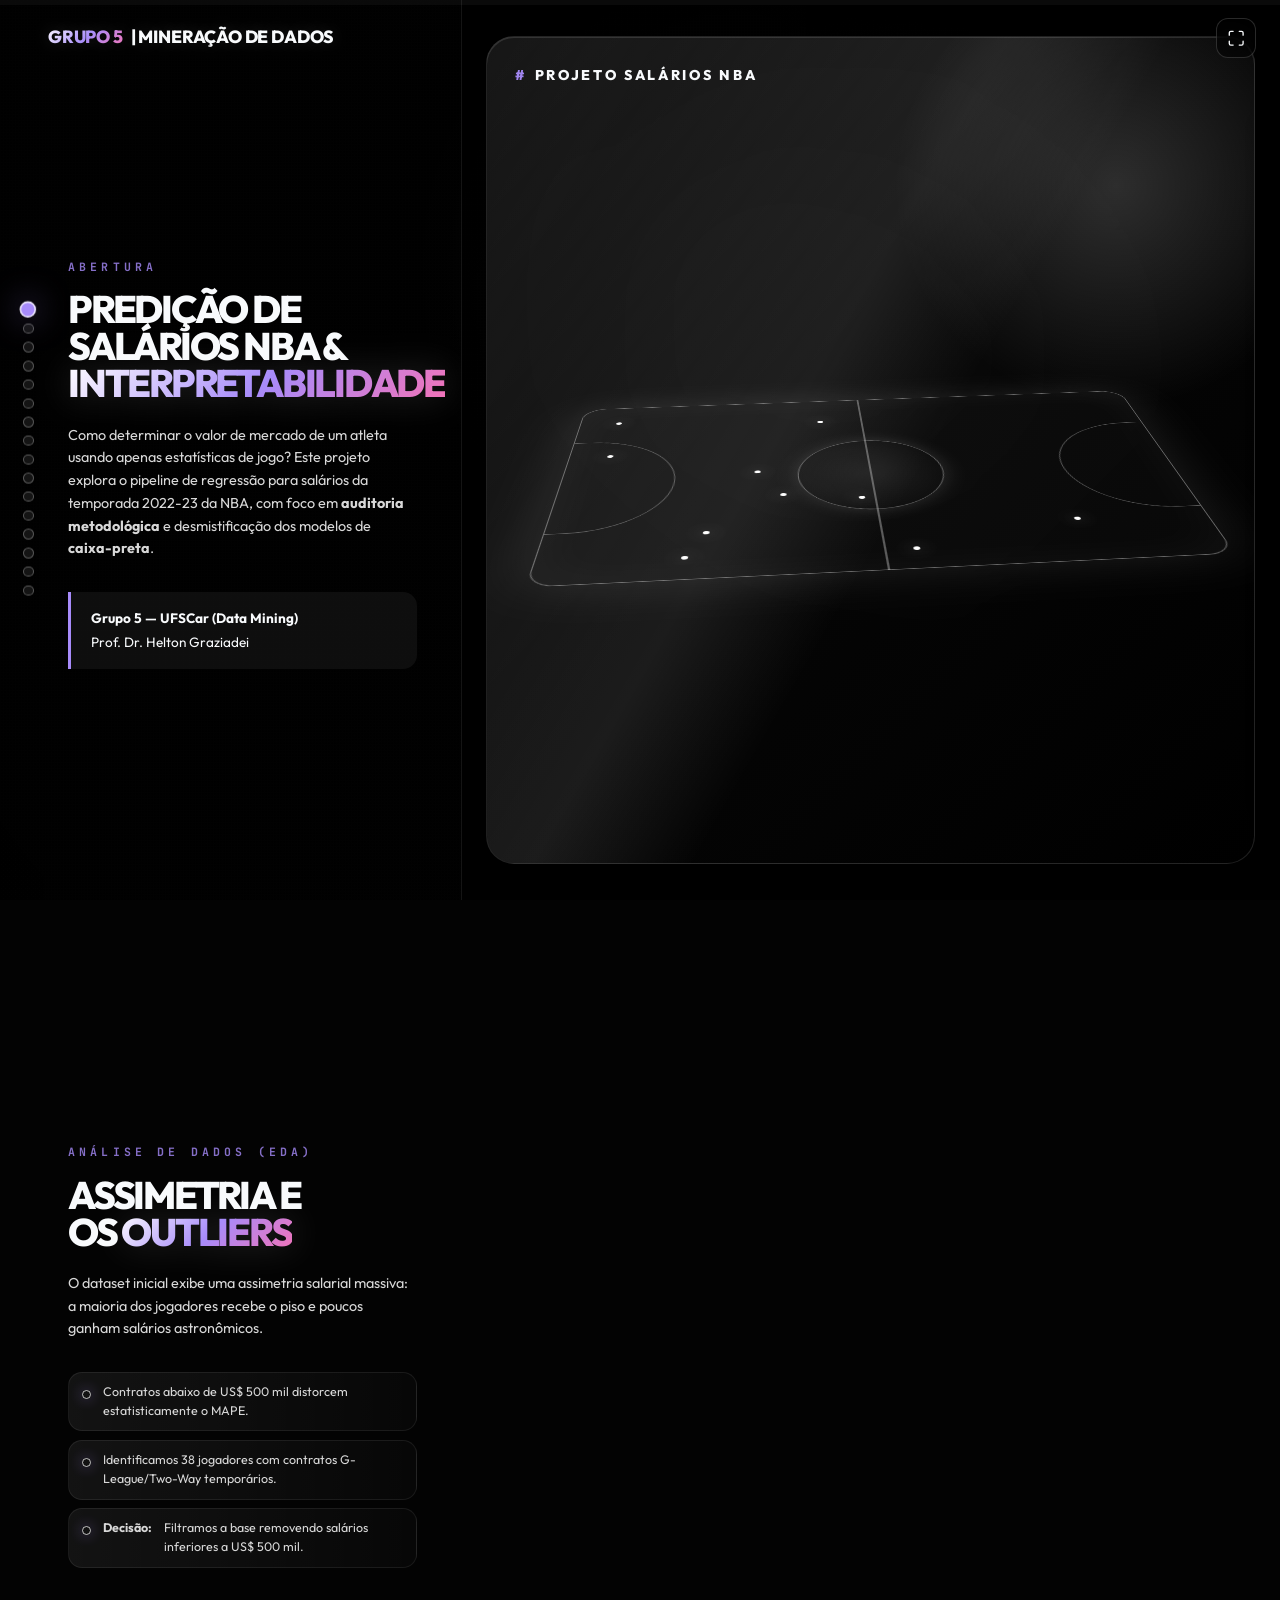
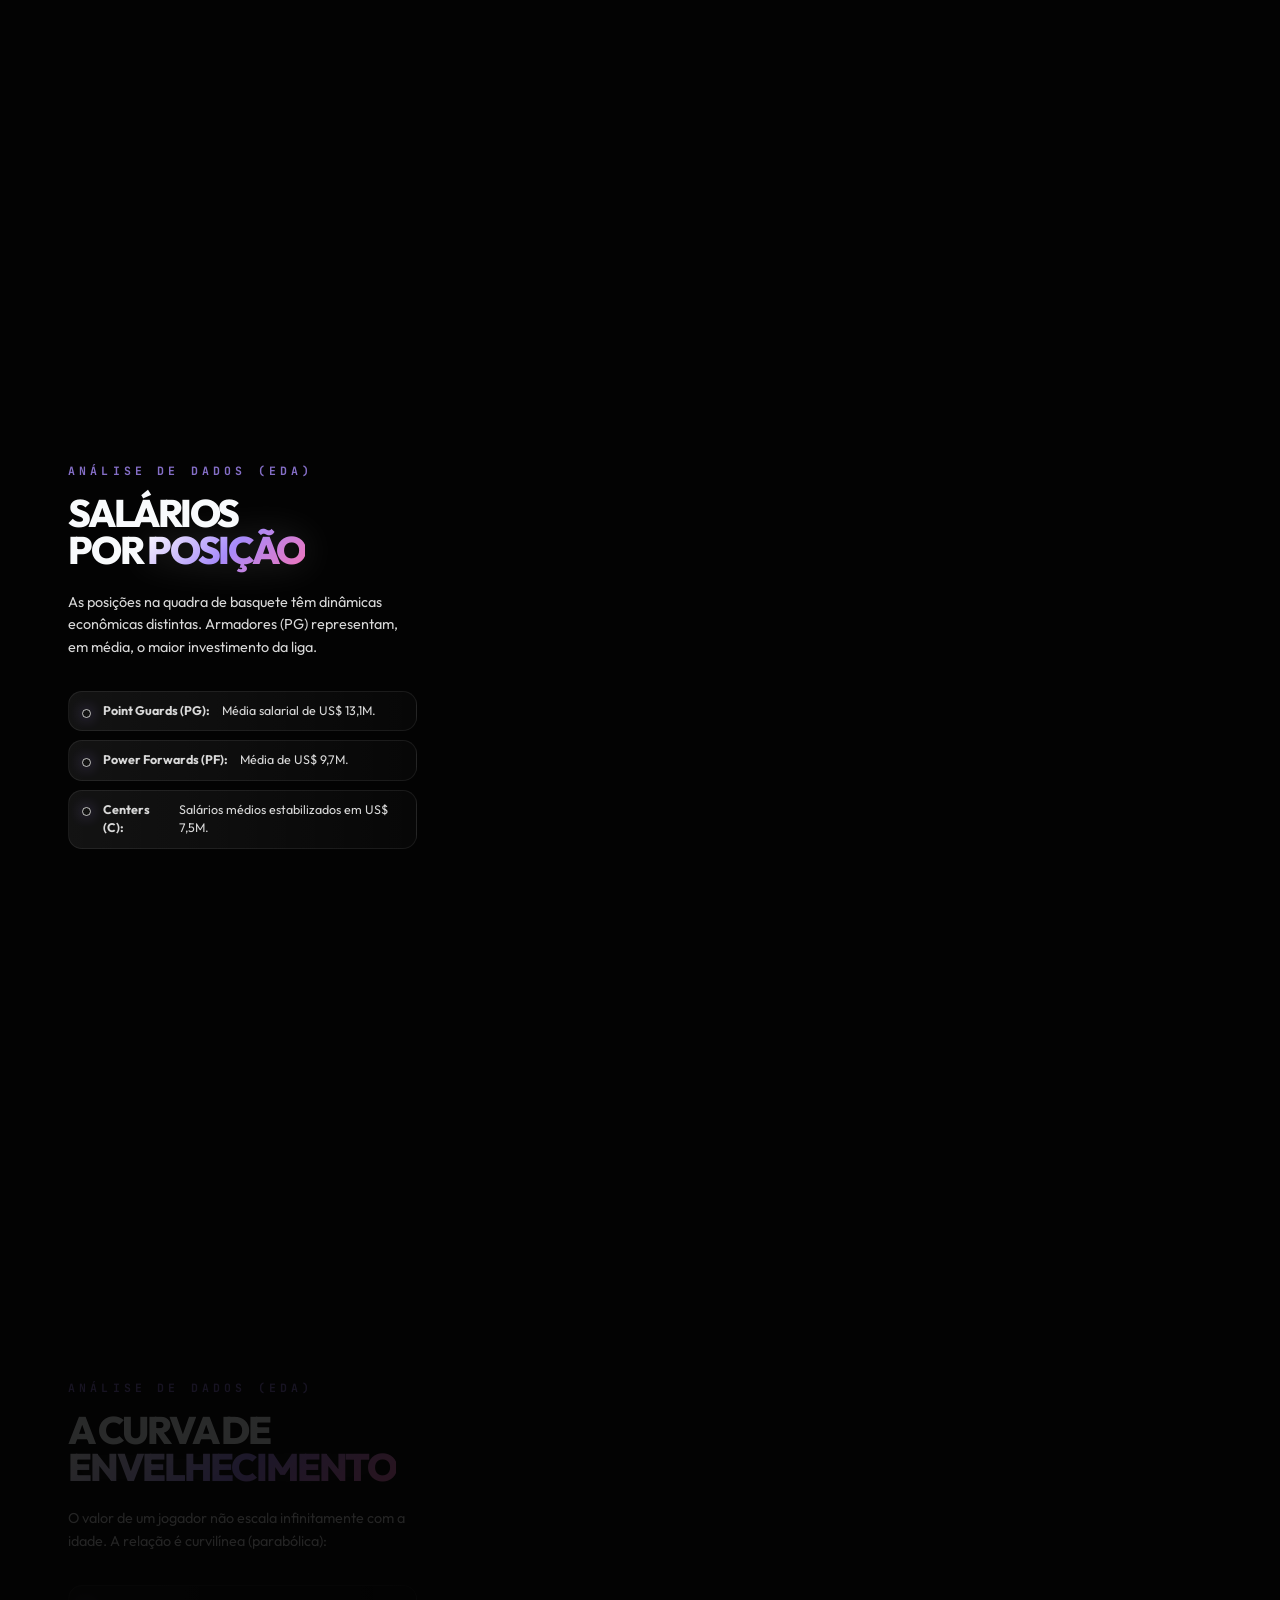
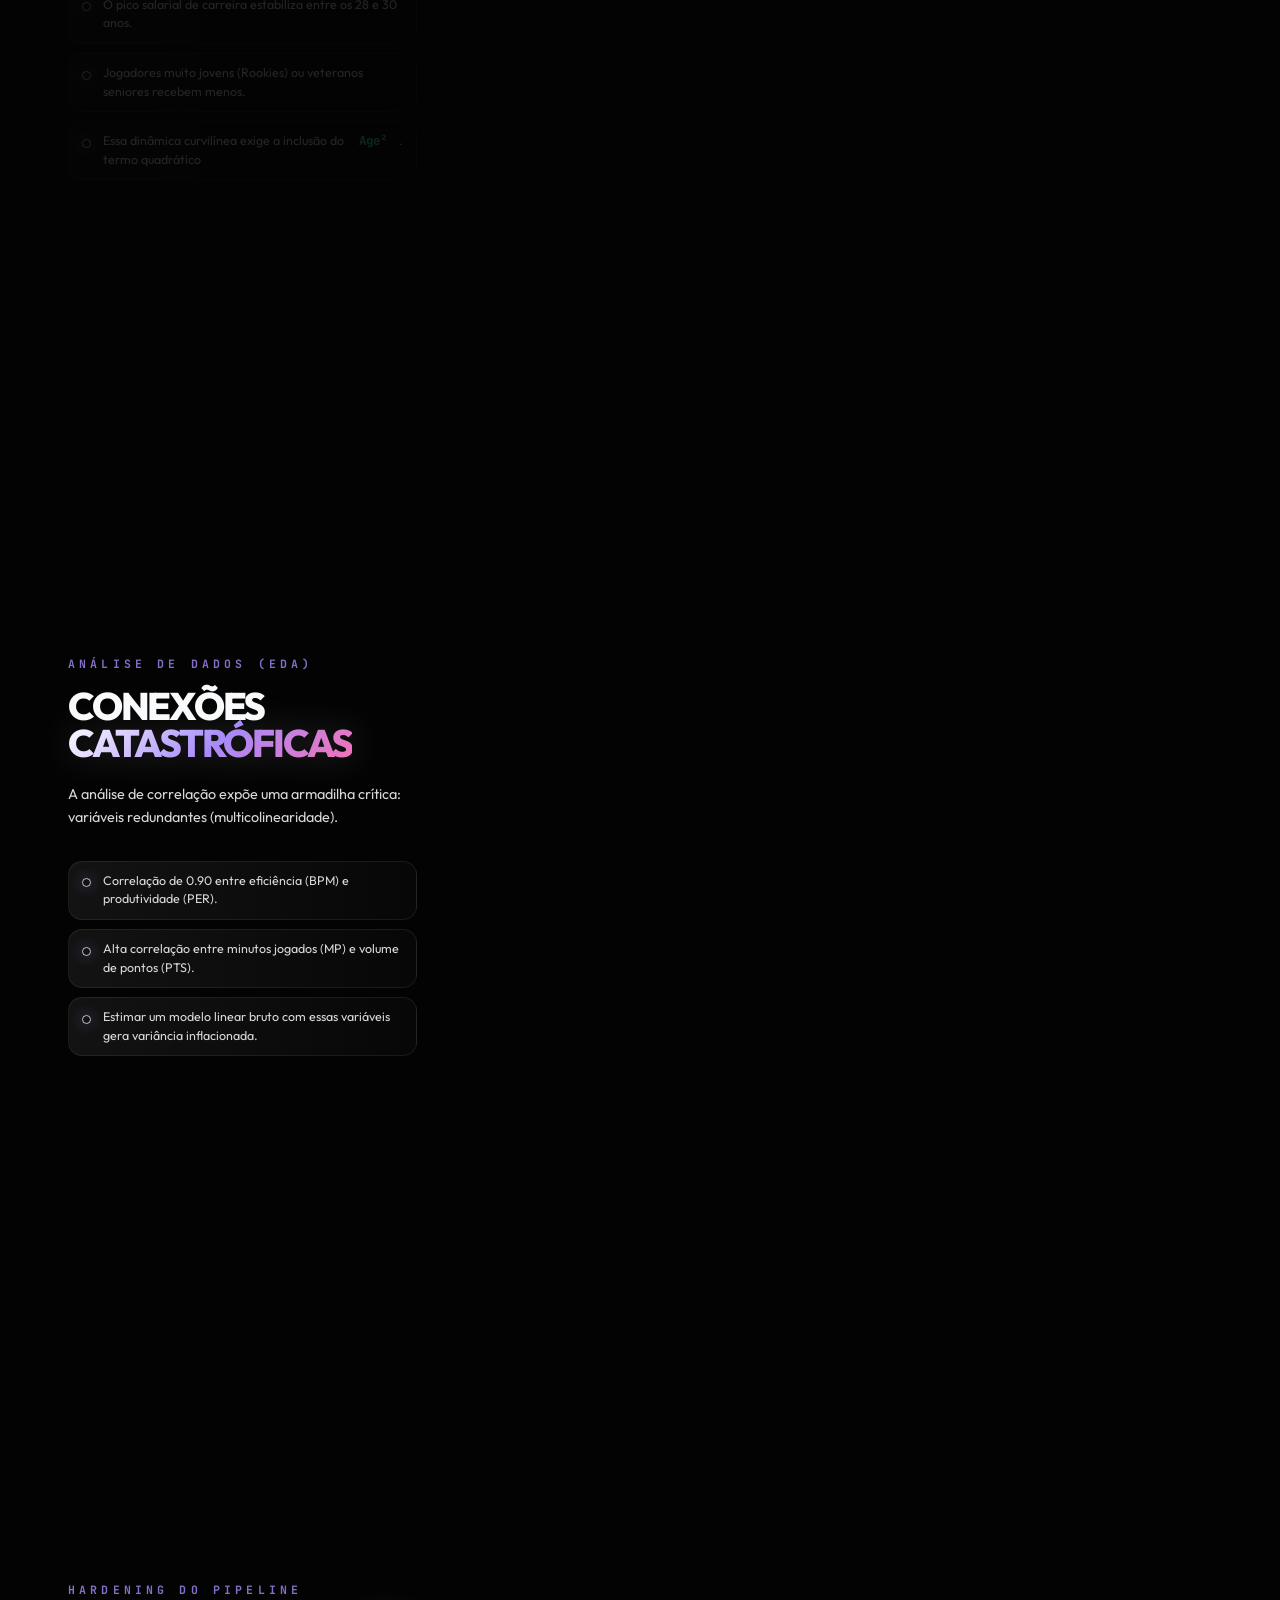
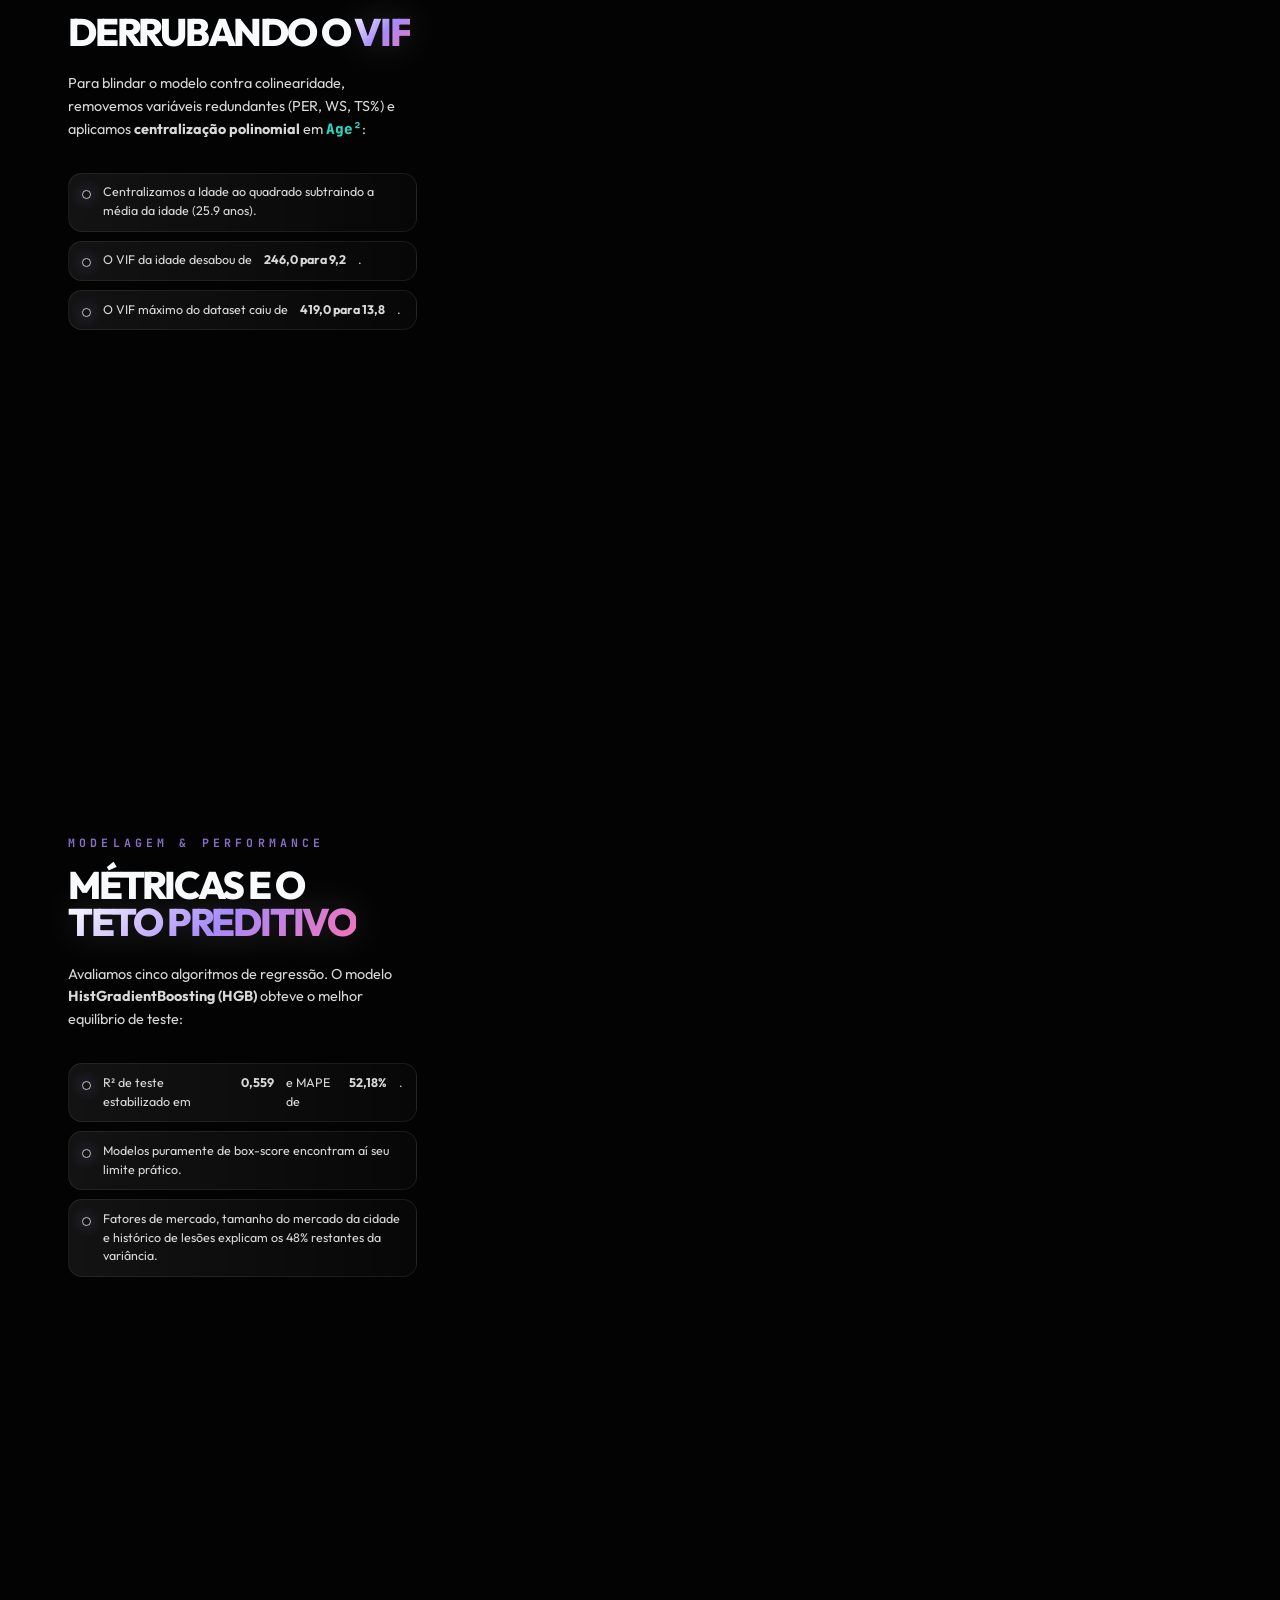
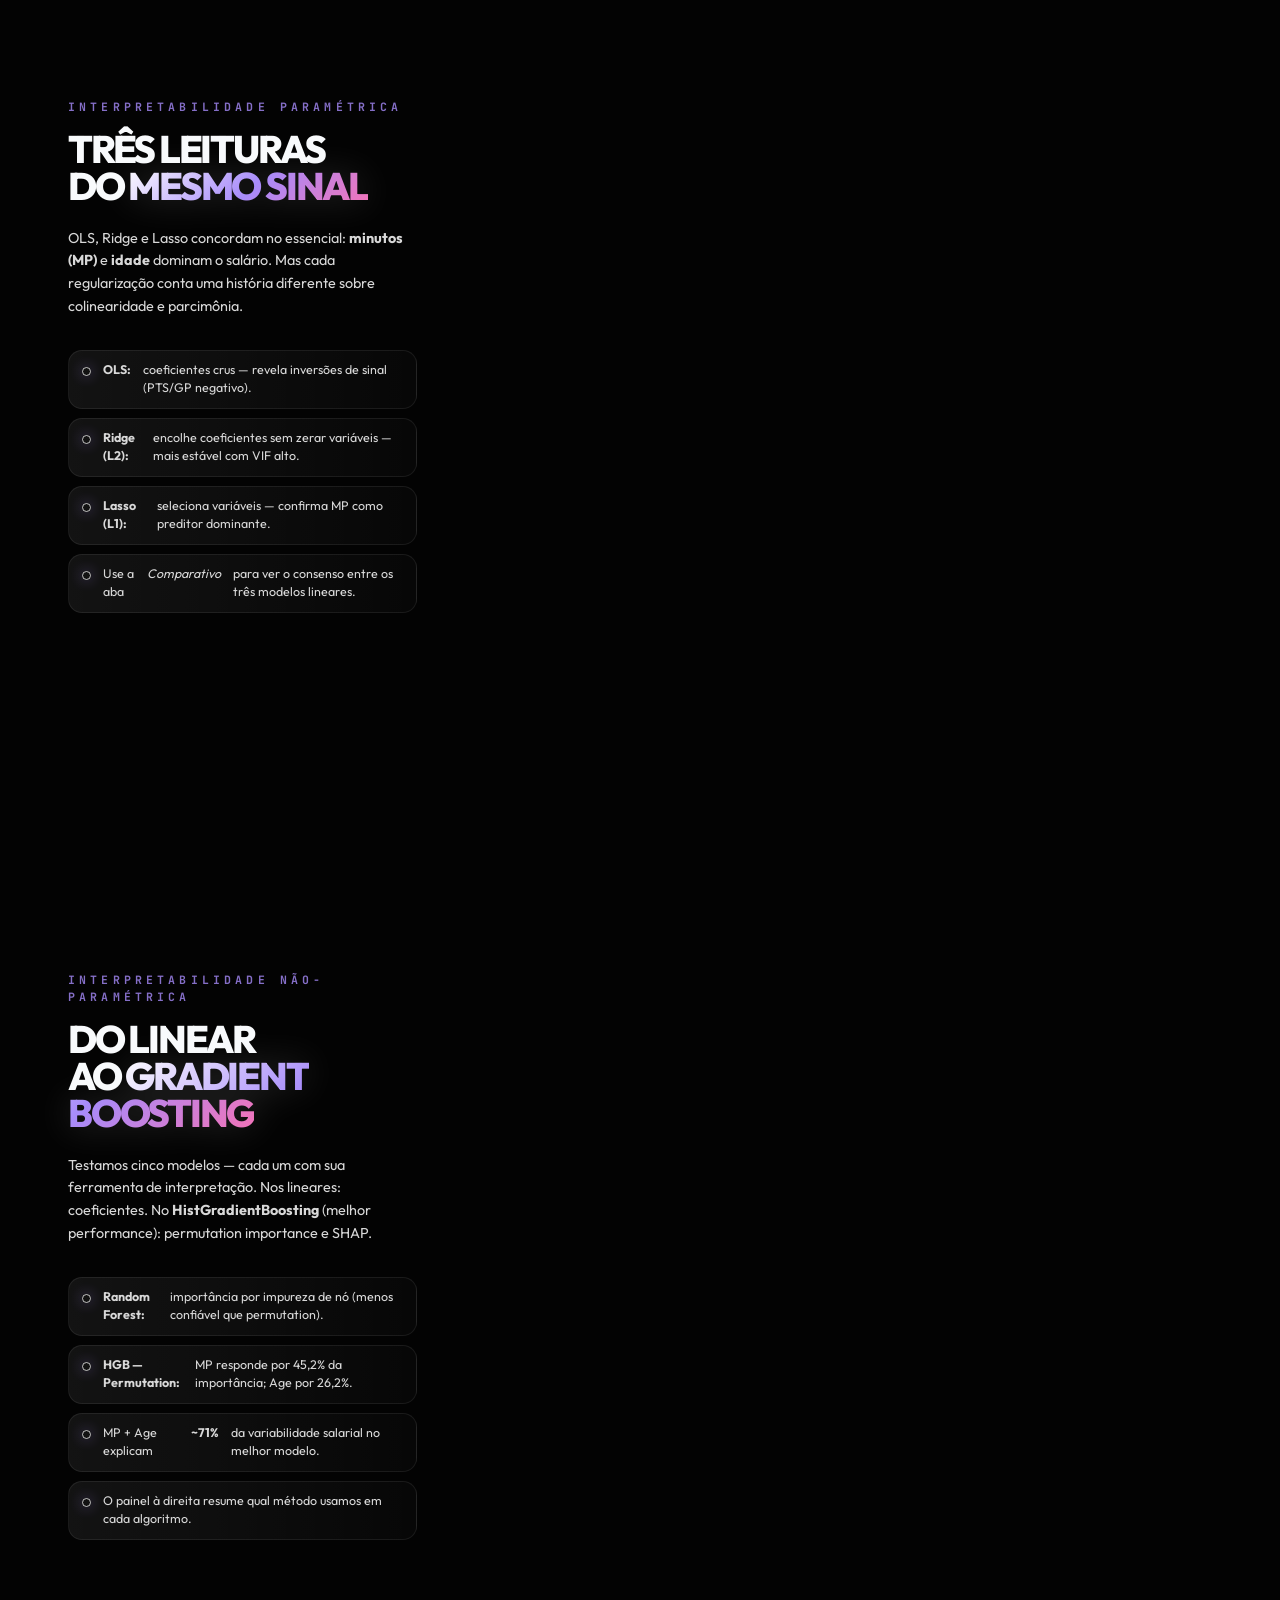
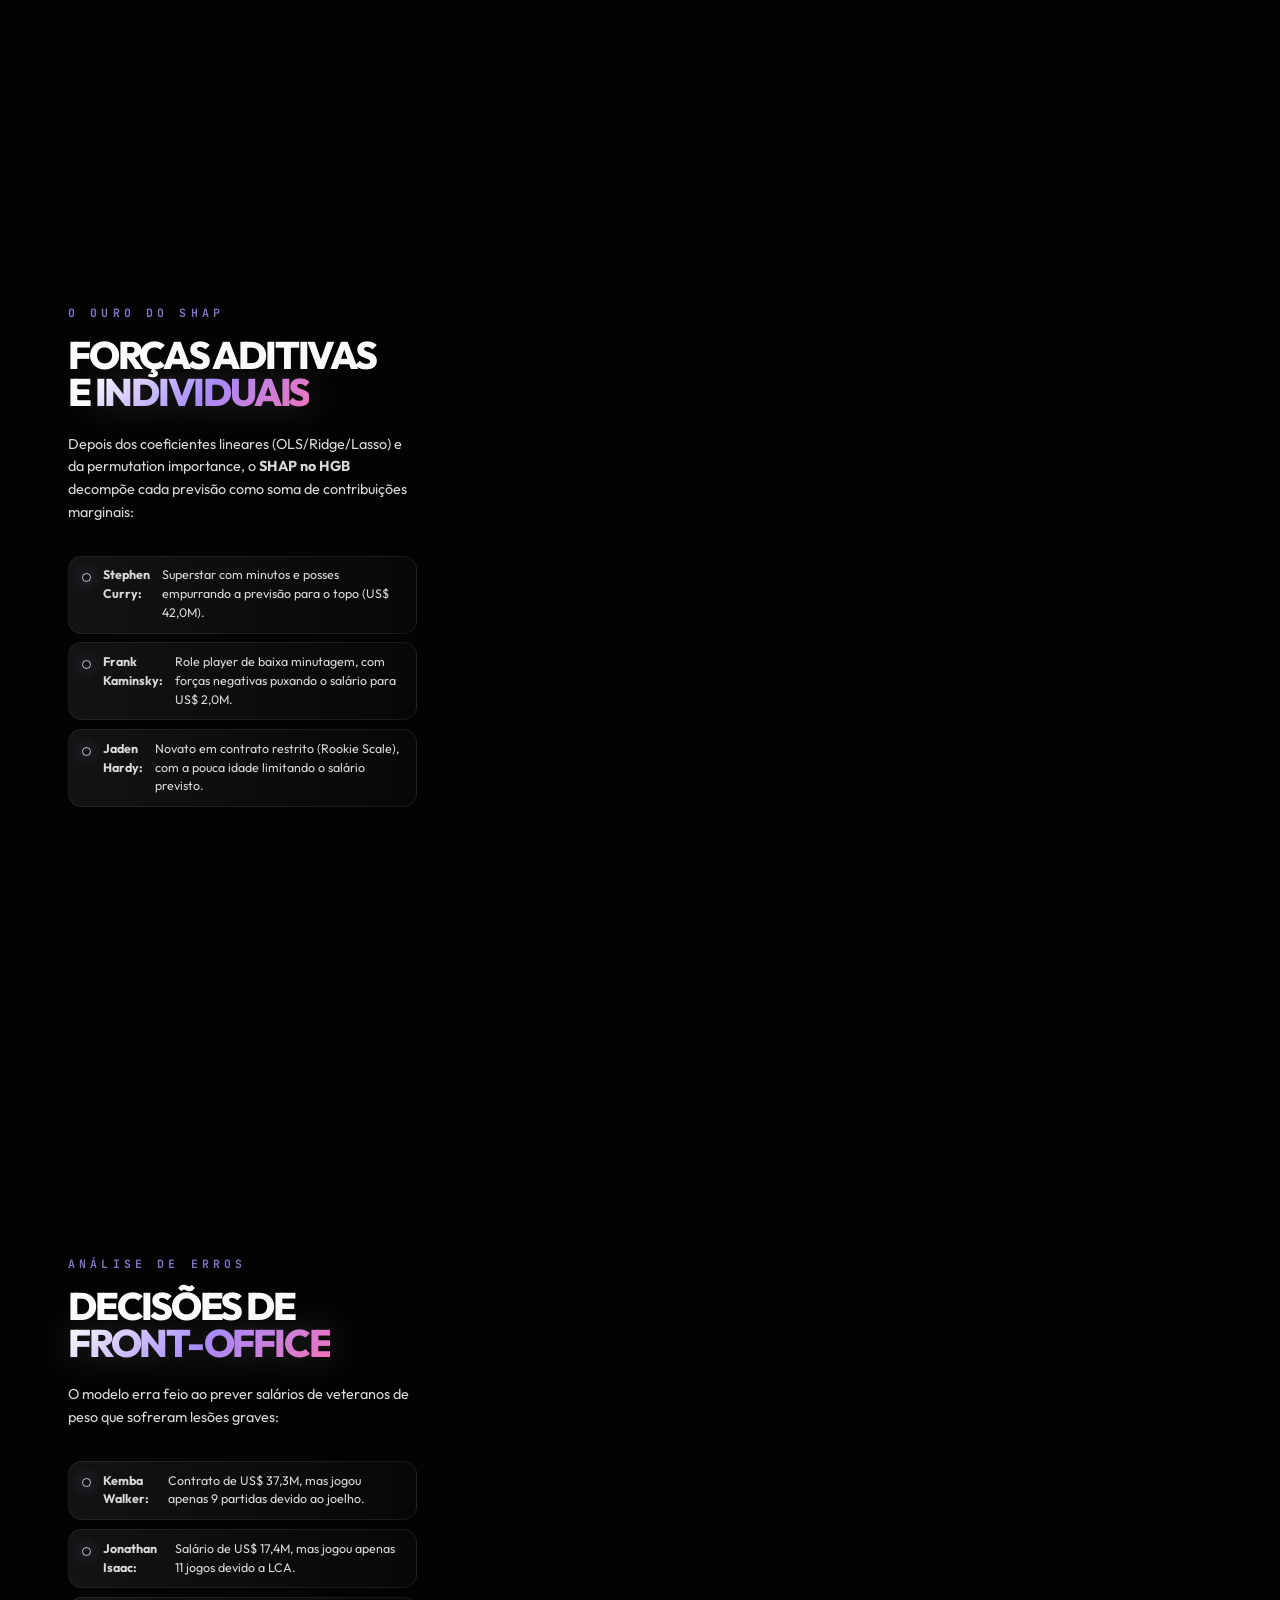
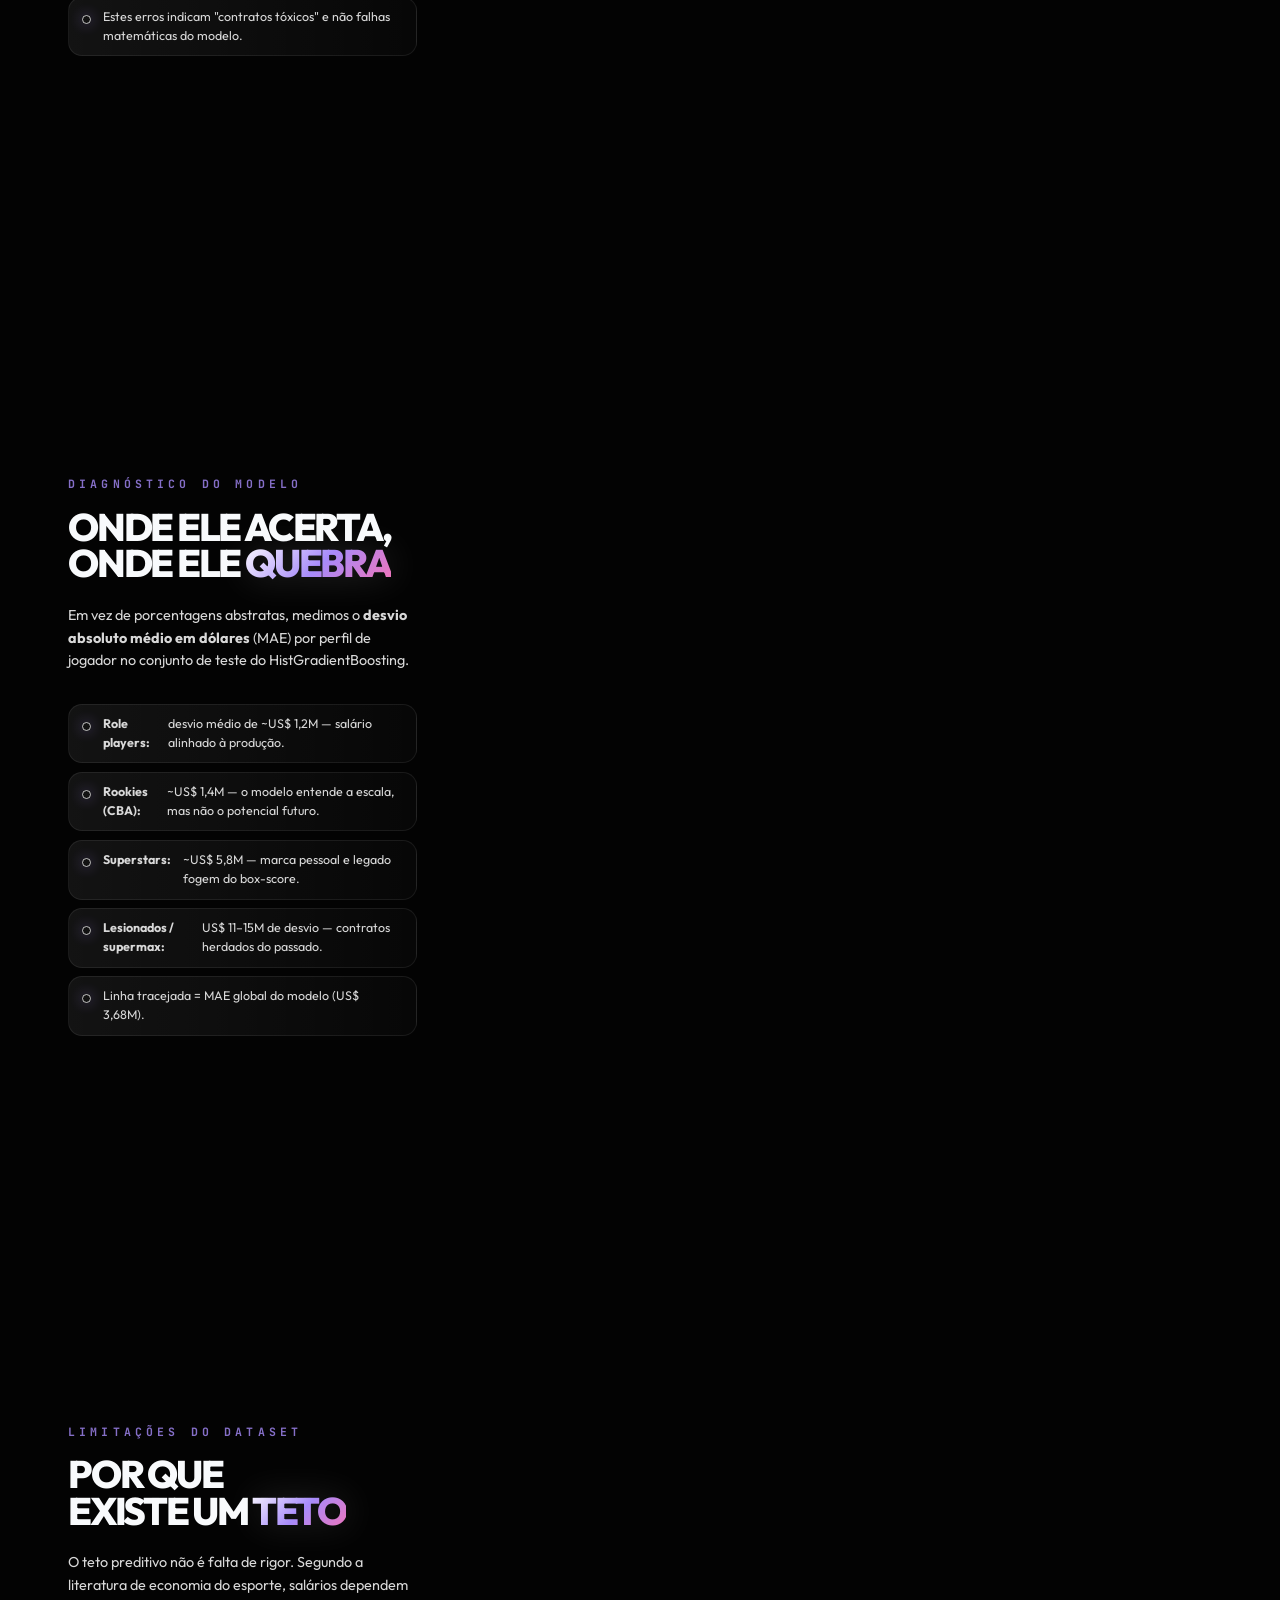
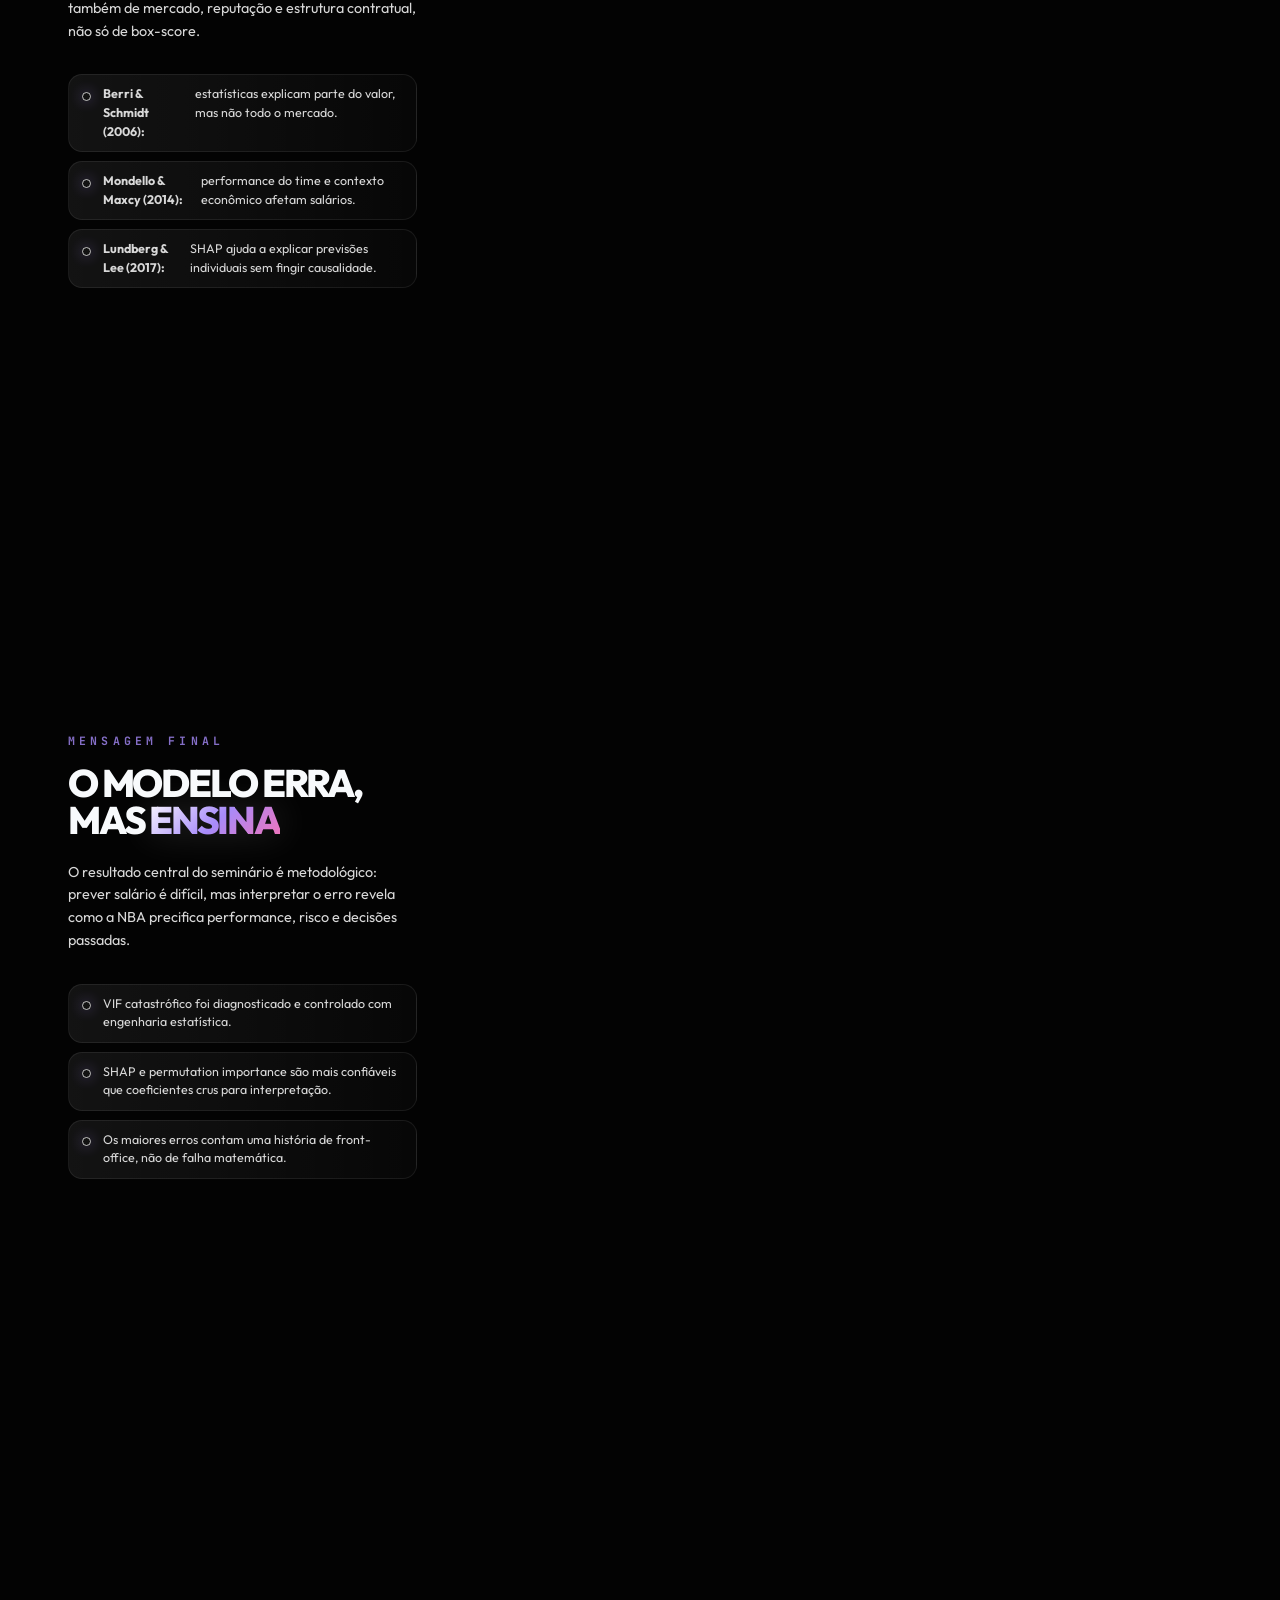
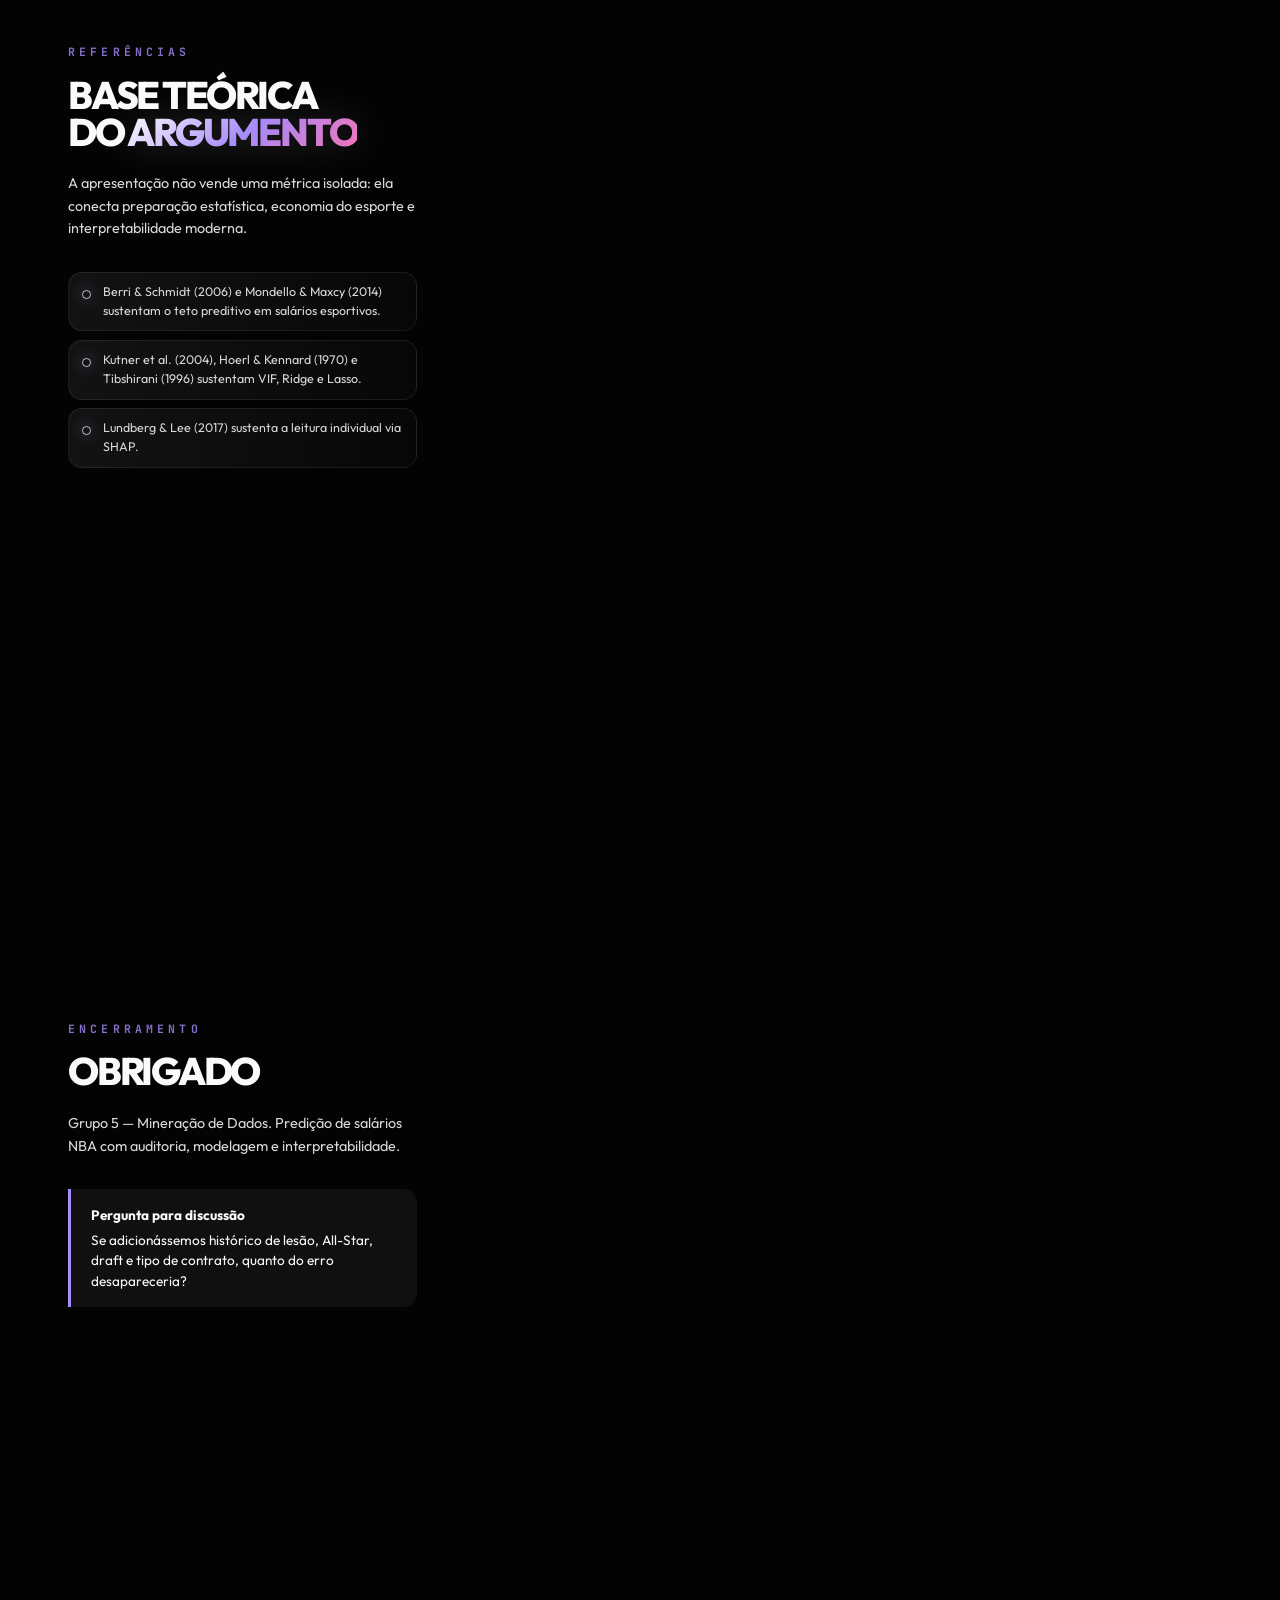
==== apresentacao/source.html @ 5c78c8d0 "feat(apresentacao): index.html autocontido para abrir offline O index.html agora embute CSS, JS e ví" ====
<!DOCTYPE html>
<html lang="pt-BR">
<head>
    <meta charset="UTF-8">
    <meta name="viewport" content="width=device-width, initial-scale=1.0">
    <title>Interpretabilidade de Modelos: Regressão NBA — Grupo 5</title>
    <link rel="stylesheet" href="css/base.css">
    <link rel="stylesheet" href="css/slides.css">
    <link rel="stylesheet" href="css/animations.css">
</head>
<body>

    <!-- Cinematic background video loop -->
    <div class="bg-video-container">
        <video autoplay loop muted playsinline id="bgVideo">
            <source src="assets/grok-video-39b77359-8f5b-4680-a080-ce5c86bd859f.mp4" type="video/mp4">
        </video>
        <div class="bg-video-fallback-gradient"></div>
        <div class="bg-video-vignette"></div>
        <div class="bg-video-grain"></div>
    </div>

    <!-- Progress Tracker -->
    <div class="nav-header">
        <div class="nav-progress" id="progressBar"></div>
    </div>

    <!-- Fixed Header Branding -->
    <div class="fixed-logo">
        <span>GRUPO 5</span> | Mineração de Dados
    </div>

    <button type="button" class="fullscreen-btn" id="fullscreenBtn" aria-label="Entrar em tela cheia" title="Tela cheia">
        <svg class="fullscreen-icon fullscreen-icon-enter" viewBox="0 0 24 24" aria-hidden="true">
            <path d="M8 3H5a2 2 0 0 0-2 2v3m18 0V5a2 2 0 0 0-2-2h-3m0 18h3a2 2 0 0 0 2-2v-3M3 16v3a2 2 0 0 0 2 2h3" fill="none" stroke="currentColor" stroke-width="1.75" stroke-linecap="round" stroke-linejoin="round"/>
        </svg>
        <svg class="fullscreen-icon fullscreen-icon-exit" viewBox="0 0 24 24" aria-hidden="true">
            <path d="M4 14h6m0 0v6m0-6L3 21M20 10h-6m0 0V4m0 6l7-7M14 4h6m-6 0v6M4 20v-6m0 6h6" fill="none" stroke="currentColor" stroke-width="1.75" stroke-linecap="round" stroke-linejoin="round"/>
        </svg>
    </button>

    <!-- Scroll Chapter Navigator -->
    <nav class="scroll-rail" id="scrollRail" aria-label="Navegação da apresentação"></nav>

    <!-- Scrollytelling Wrapper -->
    <div class="scrolly-wrapper">
        
        <!-- Left Narrative Column (Scrolls) -->
        <div class="narrative-col" id="narrativeCol">
            
            <!-- Step 0: Arena Cover -->
            <section class="step active" data-step="0">
                <div class="step-label">Abertura</div>
                <h1 class="step-title">Predição de Salários NBA & <span>Interpretabilidade</span></h1>
                <p class="step-desc">
                    Como determinar o valor de mercado de um atleta usando apenas estatísticas de jogo? 
                    Este projeto explora o pipeline de regressão para salários da temporada 2022-23 da NBA, com foco em <strong>auditoria metodológica</strong> e desmistificação dos modelos de <strong>caixa-preta</strong>.
                </p>
                <div class="narrative-alert purple">
                    <div class="alert-title">Grupo 5 — UFSCar (Data Mining)</div>
                    Prof. Dr. Helton Graziadei
                </div>
            </section>

            <!-- Step 1: EDA — Distribuição Salarial e Outliers -->
            <section class="step" data-step="1">
                <div class="step-label">Análise de Dados (EDA)</div>
                <h2 class="step-title">Assimetria e os <span>Outliers</span></h2>
                <p class="step-desc">
                    O dataset inicial exibe uma assimetria salarial massiva: a maioria dos jogadores recebe o piso e poucos ganham salários astronômicos.
                </p>
                <ul class="step-list">
                    <li>Contratos abaixo de US$ 500 mil distorcem estatisticamente o MAPE.</li>
                    <li>Identificamos 38 jogadores com contratos G-League/Two-Way temporários.</li>
                    <li><strong>Decisão:</strong> Filtramos a base removendo salários inferiores a US$ 500 mil.</li>
                </ul>
            </section>

            <!-- Step 2: EDA — Salário por Posição -->
            <section class="step" data-step="2">
                <div class="step-label">Análise de Dados (EDA)</div>
                <h2 class="step-title">Salários por <span>Posição</span></h2>
                <p class="step-desc">
                    As posições na quadra de basquete têm dinâmicas econômicas distintas. Armadores (PG) representam, em média, o maior investimento da liga.
                </p>
                <ul class="step-list">
                    <li><strong>Point Guards (PG):</strong> Média salarial de US$ 13,1M.</li>
                    <li><strong>Power Forwards (PF):</strong> Média de US$ 9,7M.</li>
                    <li><strong>Centers (C):</strong> Salários médios estabilizados em US$ 7,5M.</li>
                </ul>
            </section>

            <!-- Step 3: EDA — Salário vs Idade (Parábola) -->
            <section class="step" data-step="3">
                <div class="step-label">Análise de Dados (EDA)</div>
                <h2 class="step-title">A Curva de <span>Envelhecimento</span></h2>
                <p class="step-desc">
                    O valor de um jogador não escala infinitamente com a idade. A relação é curvilínea (parabólica):
                </p>
                <ul class="step-list">
                    <li>O pico salarial de carreira estabiliza entre os 28 e 30 anos.</li>
                    <li>Jogadores muito jovens (Rookies) ou veteranos seniores recebem menos.</li>
                    <li>Essa dinâmica curvilínea exige a inclusão do termo quadrático <span class="math-token">Age²</span>.</li>
                </ul>
            </section>

            <!-- Step 4: EDA — Matriz de Correlação -->
            <section class="step" data-step="4">
                <div class="step-label">Análise de Dados (EDA)</div>
                <h2 class="step-title">Conexões <span>Catastróficas</span></h2>
                <p class="step-desc">
                    A análise de correlação expõe uma armadilha crítica: variáveis redundantes (multicolinearidade).
                </p>
                <ul class="step-list">
                    <li>Correlação de 0.90 entre eficiência (BPM) e produtividade (PER).</li>
                    <li>Alta correlação entre minutos jogados (MP) e volume de pontos (PTS).</li>
                    <li>Estimar um modelo linear bruto com essas variáveis gera variância inflacionada.</li>
                </ul>
            </section>

            <!-- Step 5: Hardening — VIF & Centering -->
            <section class="step" data-step="5">
                <div class="step-label">Hardening do Pipeline</div>
                <h2 class="step-title">Derrubando o <span>VIF</span></h2>
                <p class="step-desc">
                    Para blindar o modelo contra colinearidade, removemos variáveis redundantes (PER, WS, TS%) e aplicamos <strong>centralização polinomial</strong> em <span class="math-token">Age²</span>:
                </p>
                <ul class="step-list">
                    <li>Centralizamos a Idade ao quadrado subtraindo a média da idade (25.9 anos).</li>
                    <li>O VIF da idade desabou de <strong>246,0 para 9,2</strong>.</li>
                    <li>O VIF máximo do dataset caiu de <strong>419,0 para 13,8</strong>.</li>
                </ul>
            </section>

            <!-- Step 6: Modelos & Resultados -->
            <section class="step" data-step="6">
                <div class="step-label">Modelagem & Performance</div>
                <h2 class="step-title">Métricas e o <span>Teto Preditivo</span></h2>
                <p class="step-desc">
                    Avaliamos cinco algoritmos de regressão. O modelo <strong>HistGradientBoosting (HGB)</strong> obteve o melhor equilíbrio de teste:
                </p>
                <ul class="step-list">
                    <li>R² de teste estabilizado em <strong>0,559</strong> e MAPE de <strong>52,18%</strong>.</li>
                    <li>Modelos puramente de box-score encontram aí seu limite prático.</li>
                    <li>Fatores de mercado, tamanho do mercado da cidade e histórico de lesões explicam os 48% restantes da variância.</li>
                </ul>
            </section>

            <!-- Step 7: OLS Coefficients -->
            <section class="step" data-step="7">
                <div class="step-label">Interpretabilidade Paramétrica</div>
                <h2 class="step-title">Três Leituras do <span>Mesmo Sinal</span></h2>
                <p class="step-desc">
                    OLS, Ridge e Lasso concordam no essencial: <strong>minutos (MP)</strong> e <strong>idade</strong> dominam o salário. Mas cada regularização conta uma história diferente sobre colinearidade e parcimônia.
                </p>
                <ul class="step-list">
                    <li><strong>OLS:</strong> coeficientes crus — revela inversões de sinal (PTS/GP negativo).</li>
                    <li><strong>Ridge (L2):</strong> encolhe coeficientes sem zerar variáveis — mais estável com VIF alto.</li>
                    <li><strong>Lasso (L1):</strong> seleciona variáveis — confirma MP como preditor dominante.</li>
                    <li>Use a aba <em>Comparativo</em> para ver o consenso entre os três modelos lineares.</li>
                </ul>
            </section>

            <!-- Step 8: Permutation Importance -->
            <section class="step" data-step="8">
                <div class="step-label">Interpretabilidade Não-Paramétrica</div>
                <h2 class="step-title">Do Linear ao <span>Gradient Boosting</span></h2>
                <p class="step-desc">
                    Testamos cinco modelos — cada um com sua ferramenta de interpretação. Nos lineares: coeficientes. No <strong>HistGradientBoosting</strong> (melhor performance): permutation importance e SHAP.
                </p>
                <ul class="step-list">
                    <li><strong>Random Forest:</strong> importância por impureza de nó (menos confiável que permutation).</li>
                    <li><strong>HGB — Permutation:</strong> MP responde por 45,2% da importância; Age por 26,2%.</li>
                    <li>MP + Age explicam <strong>~71%</strong> da variabilidade salarial no melhor modelo.</li>
                    <li>O painel à direita resume qual método usamos em cada algoritmo.</li>
                </ul>
            </section>

            <!-- Step 9: SHAP -->
            <section class="step" data-step="9">
                <div class="step-label">O Ouro do SHAP</div>
                <h2 class="step-title">Forças Aditivas e <span>Individuais</span></h2>
                <p class="step-desc">
                    Depois dos coeficientes lineares (OLS/Ridge/Lasso) e da permutation importance, o <strong>SHAP no HGB</strong> decompõe cada previsão como soma de contribuições marginais:
                </p>
                <ul class="step-list">
                    <li><strong>Stephen Curry:</strong> Superstar com minutos e posses empurrando a previsão para o topo (US$ 42,0M).</li>
                    <li><strong>Frank Kaminsky:</strong> Role player de baixa minutagem, com forças negativas puxando o salário para US$ 2,0M.</li>
                    <li><strong>Jaden Hardy:</strong> Novato em contrato restrito (Rookie Scale), com a pouca idade limitando o salário previsto.</li>
                </ul>
            </section>

            <!-- Step 10: Maiores Erros -->
            <section class="step" data-step="10">
                <div class="step-label">Análise de Erros</div>
                <h2 class="step-title">Decisões de <span>Front-Office</span></h2>
                <p class="step-desc">
                    O modelo erra feio ao prever salários de veteranos de peso que sofreram lesões graves:
                </p>
                <ul class="step-list">
                    <li><strong>Kemba Walker:</strong> Contrato de US$ 37,3M, mas jogou apenas 9 partidas devido ao joelho.</li>
                    <li><strong>Jonathan Isaac:</strong> Salário de US$ 17,4M, mas jogou apenas 11 jogos devido a LCA.</li>
                    <li>Estes erros indicam "contratos tóxicos" e não falhas matemáticas do modelo.</li>
                </ul>
            </section>

            <!-- Step 11: Onde Acerta e Onde Erra -->
            <section class="step" data-step="11">
                <div class="step-label">Diagnóstico do Modelo</div>
                <h2 class="step-title">Onde Ele Acerta, Onde Ele <span>Quebra</span></h2>
                <p class="step-desc">
                    Em vez de porcentagens abstratas, medimos o <strong>desvio absoluto médio em dólares</strong> (MAE) por perfil de jogador no conjunto de teste do HistGradientBoosting.
                </p>
                <ul class="step-list">
                    <li><strong>Role players:</strong> desvio médio de ~US$ 1,2M — salário alinhado à produção.</li>
                    <li><strong>Rookies (CBA):</strong> ~US$ 1,4M — o modelo entende a escala, mas não o potencial futuro.</li>
                    <li><strong>Superstars:</strong> ~US$ 5,8M — marca pessoal e legado fogem do box-score.</li>
                    <li><strong>Lesionados / supermax:</strong> US$ 11–15M de desvio — contratos herdados do passado.</li>
                    <li>Linha tracejada = MAE global do modelo (US$ 3,68M).</li>
                </ul>
            </section>

            <!-- Step 12: Limitações -->
            <section class="step" data-step="12">
                <div class="step-label">Limitações do Dataset</div>
                <h2 class="step-title">Por que Existe um <span>Teto</span></h2>
                <p class="step-desc">
                    O teto preditivo não é falta de rigor. Segundo a literatura de economia do esporte, salários dependem também de mercado, reputação e estrutura contratual, não só de box-score.
                </p>
                <ul class="step-list">
                    <li><strong>Berri & Schmidt (2006):</strong> estatísticas explicam parte do valor, mas não todo o mercado.</li>
                    <li><strong>Mondello & Maxcy (2014):</strong> performance do time e contexto econômico afetam salários.</li>
                    <li><strong>Lundberg & Lee (2017):</strong> SHAP ajuda a explicar previsões individuais sem fingir causalidade.</li>
                </ul>
            </section>

            <!-- Step 13: Fechamento -->
            <section class="step" data-step="13">
                <div class="step-label">Mensagem Final</div>
                <h2 class="step-title">O Modelo Erra, mas <span>Ensina</span></h2>
                <p class="step-desc">
                    O resultado central do seminário é metodológico: prever salário é difícil, mas interpretar o erro revela como a NBA precifica performance, risco e decisões passadas.
                </p>
                <ul class="step-list">
                    <li>VIF catastrófico foi diagnosticado e controlado com engenharia estatística.</li>
                    <li>SHAP e permutation importance são mais confiáveis que coeficientes crus para interpretação.</li>
                    <li>Os maiores erros contam uma história de front-office, não de falha matemática.</li>
                </ul>
            </section>

            <!-- Step 14: Referências -->
            <section class="step" data-step="14">
                <div class="step-label">Referências</div>
                <h2 class="step-title">Base Teórica do <span>Argumento</span></h2>
                <p class="step-desc">
                    A apresentação não vende uma métrica isolada: ela conecta preparação estatística, economia do esporte e interpretabilidade moderna.
                </p>
                <ul class="step-list">
                    <li>Berri & Schmidt (2006) e Mondello & Maxcy (2014) sustentam o teto preditivo em salários esportivos.</li>
                    <li>Kutner et al. (2004), Hoerl & Kennard (1970) e Tibshirani (1996) sustentam VIF, Ridge e Lasso.</li>
                    <li>Lundberg & Lee (2017) sustenta a leitura individual via SHAP.</li>
                </ul>
            </section>

            <!-- Step 15: Obrigado -->
            <section class="step" data-step="15">
                <div class="step-label">Encerramento</div>
                <h2 class="step-title">Obrigado</h2>
                <p class="step-desc">
                    Grupo 5 — Mineração de Dados. Predição de salários NBA com auditoria, modelagem e interpretabilidade.
                </p>
                <div class="narrative-alert purple">
                    <div class="alert-title">Pergunta para discussão</div>
                    Se adicionássemos histórico de lesão, All-Star, draft e tipo de contrato, quanto do erro desapareceria?
                </div>
            </section>

        </div>

        <!-- Right Sticky Visual Column (Fixed) -->
        <div class="visual-col">
            <div class="visual-container">

                <!-- Panel 0: Cover Visual -->
                <div class="visual-panel active" data-panel="0">
                    <div class="panel-title"><span>#</span> PROJETO SALÁRIOS NBA</div>
                    <div class="cover-visual-wrap">
                        <div class="neon-court">
                            <div class="neon-court-circle"></div>
                            <!-- Particles generated via JS -->
                        </div>
                    </div>
                </div>

                <!-- Panel 1: EDA - Histogram -->
                <div class="visual-panel" data-panel="1">
                    <div class="panel-title"><span>#</span> EDA: ASSIMETRIA E OUTLIERS (467 JOGADORES)</div>
                    <div class="chart-note">Faixas salariais do dataset completo 2022-23. Vermelho = contratos Two-Way/G-League removidos (&lt;US$ 500 mil).</div>
                    <div class="metric-row">
                        <div class="metric-card glass-panel">
                            <div class="num" style="color: var(--accent-purple);">467</div>
                            <div class="lbl">Total Jogadores</div>
                        </div>
                        <div class="metric-card glass-panel">
                            <div class="num" style="color: var(--accent-rose);">-38</div>
                            <div class="lbl">Outliers (&lt;US$ 500 mil)</div>
                        </div>
                        <div class="metric-card glass-panel">
                            <div class="num" style="color: var(--accent-teal);">429</div>
                            <div class="lbl">Base Limpa</div>
                        </div>
                    </div>
                    <div style="flex: 1; position: relative;">
                        <svg class="svg-canvas" id="histogramSvg"></svg>
                    </div>
                </div>

                <!-- Panel 2: EDA - Position Salaries -->
                <div class="visual-panel" data-panel="2">
                    <div class="panel-title"><span>#</span> EDA: MÉDIA SALARIAL POR POSIÇÃO</div>
                    <div style="flex: 1; position: relative;">
                        <svg class="svg-canvas" id="positionSvg"></svg>
                    </div>
                </div>

                <!-- Panel 3: EDA - Age vs Salary Scatter -->
                <div class="visual-panel" data-panel="3">
                    <div class="panel-title"><span>#</span> EDA: IDADE VS SALÁRIO REAL</div>
                    <div style="flex: 1; position: relative;">
                        <svg class="svg-canvas" id="ageSalarySvg"></svg>
                    </div>
                </div>

                <!-- Panel 4: EDA - Correlation Heatmap -->
                <div class="visual-panel" data-panel="4">
                    <div class="panel-title"><span>#</span> EDA: MATRIZ DE CORRELAÇÃO DE VARS</div>
                    <div style="flex: 1; position: relative;">
                        <svg class="svg-canvas" id="heatmapSvg"></svg>
                    </div>
                </div>

                <!-- Panel 5: VIF Before/After -->
                <div class="visual-panel" data-panel="5">
                    <div class="panel-title"><span>#</span> VIF: BLINDAGEM DE MULTICOLINEARIDADE</div>
                    <div style="display: flex; gap: 0.5rem; margin-bottom: 1.25rem;">
                        <button class="profile-tab-btn active" id="vifBeforeBtn">Antes do Ajuste</button>
                        <button class="profile-tab-btn" id="vifAfterBtn">Depois do Ajuste</button>
                    </div>
                    <div style="flex: 1; position: relative;">
                        <svg class="svg-canvas" id="vifSvg"></svg>
                    </div>
                </div>

                <!-- Panel 6: Model Metrics -->
                <div class="visual-panel" data-panel="6">
                    <div class="panel-title"><span>#</span> PERFORMANCE COMPARATIVA DE ALGORITMOS</div>
                    <div class="chart-control-row">
                        <button class="profile-tab-btn active" data-metric-view="mape">MAPE</button>
                        <button class="profile-tab-btn" data-metric-view="r2">R² Teste</button>
                    </div>
                    <div class="metric-row">
                        <div class="metric-card glass-panel">
                            <div class="num" style="color: var(--accent-teal);">52.18%</div>
                            <div class="lbl">Melhor MAPE (HGB)</div>
                        </div>
                        <div class="metric-card glass-panel">
                            <div class="num" style="color: var(--accent-purple);">0.559</div>
                            <div class="lbl">Melhor R² (HGB)</div>
                        </div>
                        <div class="metric-card glass-panel">
                            <div class="num" style="color: var(--text-secondary);">58.91%</div>
                            <div class="lbl">Baseline MAPE (OLS)</div>
                        </div>
                    </div>
                    <div style="flex: 1; position: relative;">
                        <svg class="svg-canvas" id="metricsSvg"></svg>
                    </div>
                </div>

                <!-- Panel 7: Coefficients (OLS / Ridge / Lasso) -->
                <div class="visual-panel" data-panel="7">
                    <div class="panel-title"><span>#</span> INTERPRETABILIDADE LINEAR: OLS · RIDGE · LASSO</div>
                    <div class="chart-control-row">
                        <button class="profile-tab-btn active" data-coef-view="compare">Comparativo</button>
                        <button class="profile-tab-btn" data-coef-view="ols">OLS</button>
                        <button class="profile-tab-btn" data-coef-view="ridge">Ridge</button>
                        <button class="profile-tab-btn" data-coef-view="lasso">Lasso</button>
                    </div>
                    <div class="chart-note">Coeficientes padronizados em escala log-salário. Barras vermelhas = inversão de sinal por colinearidade residual.</div>
                    <div style="flex: 1; position: relative;">
                        <svg class="svg-canvas" id="olsSvg"></svg>
                    </div>
                </div>

                <!-- Panel 8: Permutation Importance -->
                <div class="visual-panel" data-panel="8">
                    <div class="panel-title"><span>#</span> MAPA DE INTERPRETABILIDADE · PERMUTATION (HGB)</div>
                    <div class="interpret-strip" id="interpretStrip"></div>
                    <div class="chart-note">Permutation importance no HistGradientBoosting (melhor modelo). Passe o mouse para ler a queda no R².</div>
                    <div style="flex: 1; position: relative;">
                        <svg class="svg-canvas" id="permutationSvg"></svg>
                    </div>
                </div>

                <!-- Panel 9: SHAP Showcase -->
                <div class="visual-panel" data-panel="9">
                    <div class="panel-title"><span>#</span> SHAP WATERFALL (HGB) · PERFIS INDIVIDUAIS</div>
                    <div class="shap-profile-selector">
                        <button class="profile-tab-btn active" data-profile="curry">Stephen Curry</button>
                        <button class="profile-tab-btn" data-profile="kaminsky">Frank Kaminsky</button>
                        <button class="profile-tab-btn" data-profile="hardy">Jaden Hardy</button>
                    </div>
                    <div class="shap-focus-summary" id="shapFocusSummary"></div>

                    <!-- SHAP Waterfall Visual -->
                    <div class="waterfall-svg-container">
                        <svg class="svg-canvas" id="shapWaterfallSvg"></svg>
                    </div>
                </div>

                <!-- Panel 10: Extreme Errors -->
                <div class="visual-panel" data-panel="10">
                    <div class="panel-title"><span>#</span> ANÁLISE DE MAIORES ERROS (CONTRATOS TÓXICOS)</div>
                    <div style="flex: 1; position: relative;">
                        <svg class="svg-canvas" id="errorsSvg"></svg>
                    </div>
                </div>

                <!-- Panel 11: Where Model Works -->
                <div class="visual-panel" data-panel="11">
                    <div class="panel-title"><span>#</span> DESVIO MÉDIO EM DÓLARES POR PERFIL (HGB)</div>
                    <div class="chart-note">MAE = média de |salário real − previsto| no teste. Linha tracejada = MAE global US$ 3,68M. Valores em milhões de dólares.</div>
                    <div style="flex: 1; position: relative;">
                        <svg class="svg-canvas" id="fitMapSvg"></svg>
                    </div>
                </div>

                <!-- Panel 12: Limitations -->
                <div class="visual-panel" data-panel="12">
                    <div class="panel-title"><span>#</span> VARIÁVEIS AUSENTES E TETO PREDITIVO</div>
                    <div class="theory-strip">
                        <span>Berri & Schmidt, 2006</span>
                        <span>Mondello & Maxcy, 2014</span>
                        <span>Lundberg & Lee, 2017</span>
                    </div>
                    <div style="flex: 1; position: relative;">
                        <svg class="svg-canvas" id="limitationsSvg"></svg>
                    </div>
                </div>

                <!-- Panel 13: Final Message -->
                <div class="visual-panel" data-panel="13">
                    <div class="panel-title"><span>#</span> FECHAMENTO DO SEMINÁRIO</div>
                    <div class="finale-grid">
                        <div class="finale-card">
                            <div class="finale-kicker">Rigor</div>
                            <div class="finale-value">VIF 419 → 13,8</div>
                            <p>Auditoria, remoção de redundâncias e centralização polinomial.</p>
                        </div>
                        <div class="finale-card">
                            <div class="finale-kicker">Performance</div>
                            <div class="finale-value">R² 0,56</div>
                            <p>Teto realista para box-score sem variáveis de mercado.</p>
                        </div>
                        <div class="finale-card">
                            <div class="finale-kicker">Interpretação</div>
                            <div class="finale-value">SHAP + Erros</div>
                            <p>Explica previsões individuais e revela contratos tóxicos.</p>
                        </div>
                    </div>
                </div>

                <!-- Panel 14: References -->
                <div class="visual-panel" data-panel="14">
                    <div class="panel-title"><span>#</span> REFERÊNCIAS ESSENCIAIS</div>
                    <div class="references-grid">
                        <div class="reference-card"><strong>Berri & Schmidt (2006)</strong><span>Economia do esporte e limites de salários explicados por performance.</span></div>
                        <div class="reference-card"><strong>Mondello & Maxcy (2014)</strong><span>Contexto econômico e performance do time influenciando remuneração.</span></div>
                        <div class="reference-card"><strong>Kutner et al. (2004)</strong><span>Multicolinearidade, VIF e centralização de termos polinomiais.</span></div>
                        <div class="reference-card"><strong>Hoerl & Kennard (1970)</strong><span>Ridge Regression como estabilização contra colinearidade.</span></div>
                        <div class="reference-card"><strong>Tibshirani (1996)</strong><span>Lasso para seleção automática e parcimônia de variáveis.</span></div>
                        <div class="reference-card"><strong>Lundberg & Lee (2017)</strong><span>SHAP como explicação aditiva individual baseada em teoria dos jogos.</span></div>
                    </div>
                </div>

                <!-- Panel 15: Thanks -->
                <div class="visual-panel thank-you-panel" data-panel="15">
                    <div class="thanks-wrap">
                        <div class="thanks-kicker">Grupo 5 • UFSCar</div>
                        <div class="thanks-title">Obrigado</div>
                        <div class="thanks-subtitle">Perguntas?</div>
                    </div>
                </div>

            </div>
        </div>

    </div>

    <!-- Interactive Detail Drawer -->
    <div class="detail-drawer" id="detailDrawer">
        <div class="drawer-header">
            <h4 id="drawerTitle">Nome do Jogador</h4>
            <button class="drawer-close" id="drawerClose">&times;</button>
        </div>
        <div class="drawer-content" id="drawerContent">
            <!-- Filled via JS -->
        </div>
    </div>

    <!-- Chart Hover Tooltip -->
    <div class="chart-tooltip" id="chartTooltip"></div>

    <script src="js/data.js"></script>
    <script src="js/app.js"></script>
</body>
</html>
---- apresentacao/css/base.css ----
@import url('https://fonts.googleapis.com/css2?family=Outfit:wght@300;400;600;700;800&family=JetBrains+Mono:wght@400;500;700&display=swap');

/* --- DESIGN SYSTEM BASE --- */
:root {
    --bg-dark: #030303;
    --bg-card: rgba(8, 8, 8, 0.72);
    --bg-card-hover: rgba(20, 20, 20, 0.88);
    --border-color: rgba(255, 255, 255, 0.12);
    --border-glow: rgba(124, 58, 237, 0.36);
    
    /* Text Colors */
    --text-primary: #f8fafc;
    --text-secondary: #d8d8d8;
    --text-muted: #858585;
    
    /* Accents */
    --accent-purple: #a78bfa;
    --accent-orange: #fb923c;
    --accent-teal: #2dd4bf;
    --accent-pink: #f472b6;
    --accent-blue: #60a5fa;
    --accent-emerald: #34d399;
    --accent-rose: #fb7185;
    
    /* Gradients */
    --grad-primary: linear-gradient(135deg, #ffffff 0%, #a78bfa 52%, #f472b6 100%);
    --grad-orange: linear-gradient(135deg, #ffffff 0%, #fb923c 100%);
    --grad-blue: linear-gradient(135deg, #ffffff 0%, #60a5fa 100%);
    --grad-teal: linear-gradient(135deg, #ffffff 0%, #2dd4bf 100%);
    
    /* Fonts */
    --font-sans: 'Outfit', -apple-system, sans-serif;
    --font-mono: 'JetBrains Mono', monospace;
}

* {
    box-sizing: border-box;
    margin: 0;
    padding: 0;
}

html {
    scroll-behavior: smooth;
    scroll-snap-type: y mandatory;
}

body {
    background-color: var(--bg-dark);
    color: var(--text-primary);
    font-family: var(--font-sans);
    line-height: 1.5;
    -webkit-font-smoothing: antialiased;
    overflow-x: hidden;
    cursor: default;
}

/* Background video */
.bg-video-container {
    position: fixed;
    top: 0;
    left: 0;
    width: 100vw;
    height: 100vh;
    z-index: -10;
    overflow: hidden;
}

.bg-video-container video {
    width: 100%;
    height: 100%;
    object-fit: cover;
    filter: grayscale(1) contrast(1.35) brightness(0.34);
    transform: scale(1.06);
}

.bg-video-fallback-gradient {
    position: absolute;
    top: 0;
    left: 0;
    width: 100%;
    height: 100%;
    background: radial-gradient(circle at 60% 30%, rgba(255,255,255,0.12) 0%, rgba(0,0,0,0.24) 35%, #030303 100%);
    z-index: -11;
}

.bg-video-vignette,
.bg-video-grain {
    position: absolute;
    inset: 0;
    pointer-events: none;
}

.bg-video-vignette {
    background:
        linear-gradient(90deg, rgba(0,0,0,0.86) 0%, rgba(0,0,0,0.55) 42%, rgba(0,0,0,0.78) 100%),
        radial-gradient(circle at 75% 40%, rgba(255,255,255,0.16), transparent 34%),
        radial-gradient(circle at center, transparent 0%, rgba(0,0,0,0.76) 78%);
}

.bg-video-grain {
    opacity: 0.16;
    mix-blend-mode: overlay;
    background-image:
        linear-gradient(rgba(255,255,255,0.04) 1px, transparent 1px),
        linear-gradient(90deg, rgba(255,255,255,0.035) 1px, transparent 1px);
    background-size: 3px 3px;
    animation: filmGrain 0.55s steps(2) infinite;
}

/* Scrollbars */
::-webkit-scrollbar {
    width: 8px;
    height: 8px;
}
::-webkit-scrollbar-track {
    background: rgba(5, 7, 10, 0.4);
}
::-webkit-scrollbar-thumb {
    background: rgba(255, 255, 255, 0.08);
    border-radius: 9999px;
}
::-webkit-scrollbar-thumb:hover {
    background: rgba(255, 255, 255, 0.2);
}

/* Glass panel */
.glass-panel {
    background: var(--bg-card);
    backdrop-filter: blur(28px) saturate(0.8);
    -webkit-backdrop-filter: blur(28px) saturate(0.8);
    border: 1px solid var(--border-color);
    border-radius: 16px;
    box-shadow: 0 24px 70px rgba(0, 0, 0, 0.74), inset 0 1px 0 rgba(255,255,255,0.08);
    transition: all 0.4s cubic-bezier(0.16, 1, 0.3, 1);
}

.glass-panel:hover {
    border-color: rgba(255, 255, 255, 0.34);
    box-shadow: 0 26px 80px rgba(0, 0, 0, 0.82), 0 0 42px rgba(255,255,255,0.08);
}

/* Badges */
.badge {
    padding: 0.3rem 0.8rem;
    border-radius: 9999px;
    font-size: 0.75rem;
    font-family: var(--font-mono);
    font-weight: 700;
    text-transform: uppercase;
    letter-spacing: 0.08em;
    display: inline-flex;
    align-items: center;
}

.badge-glow-purple {
    background: rgba(139, 92, 246, 0.15);
    color: #c084fc;
    border: 1px solid rgba(139, 92, 246, 0.3);
}

.badge-glow-orange {
    background: rgba(249, 115, 22, 0.15);
    color: #ffedd5;
    border: 1px solid rgba(249, 115, 22, 0.3);
}

.badge-glow-rose {
    background: rgba(244, 63, 94, 0.15);
    color: #fda4af;
    border: 1px solid rgba(244, 63, 94, 0.3);
}

.badge-glow-teal {
    background: rgba(20, 184, 166, 0.15);
    color: #99f6e4;
    border: 1px solid rgba(20, 184, 166, 0.3);
}

/* Nav UI elements */
.nav-header {
    position: fixed;
    top: 0;
    left: 0;
    width: 100%;
    height: 5px;
    background: rgba(255, 255, 255, 0.04);
    z-index: 1000;
}

.nav-progress {
    height: 100%;
    width: 0%;
    background: linear-gradient(90deg, var(--accent-purple) 0%, var(--accent-teal) 52%, var(--accent-orange) 100%);
    box-shadow: 0 0 24px rgba(167,139,250,0.42);
    transition: width 0.1s ease;
}

.fixed-logo {
    position: fixed;
    top: 1.5rem;
    left: 3rem;
    z-index: 50;
    font-weight: 800;
    font-size: 1.1rem;
    letter-spacing: -0.01em;
    font-family: var(--font-sans);
    display: flex;
    align-items: center;
    gap: 0.5rem;
    color: var(--text-primary);
    text-transform: uppercase;
    text-shadow: 0 0 18px rgba(255,255,255,0.16);
}

.fixed-logo span {
    background: var(--grad-primary);
    -webkit-background-clip: text;
    -webkit-text-fill-color: transparent;
}

.fullscreen-btn {
    position: fixed;
    top: 1.15rem;
    right: 1.5rem;
    z-index: 1001;
    width: 2.5rem;
    height: 2.5rem;
    display: flex;
    align-items: center;
    justify-content: center;
    border-radius: 12px;
    border: 1px solid rgba(255, 255, 255, 0.16);
    background: rgba(0, 0, 0, 0.45);
    backdrop-filter: blur(12px);
    -webkit-backdrop-filter: blur(12px);
    color: var(--text-primary);
    cursor: pointer;
    opacity: 0;
    visibility: hidden;
    pointer-events: none;
    transform: translateY(-4px);
    transition: opacity 0.35s ease, visibility 0.35s ease, transform 0.35s ease,
                background 0.25s ease, border-color 0.25s ease, box-shadow 0.25s ease;
}

.fullscreen-btn.visible {
    opacity: 1;
    visibility: visible;
    pointer-events: auto;
    transform: translateY(0);
}

.fullscreen-btn:hover {
    background: rgba(255, 255, 255, 0.1);
    border-color: rgba(255, 255, 255, 0.28);
    box-shadow: 0 0 20px rgba(167, 139, 250, 0.22);
}

.fullscreen-btn:focus-visible {
    outline: 2px solid var(--accent-teal);
    outline-offset: 2px;
}

.fullscreen-icon {
    width: 1.15rem;
    height: 1.15rem;
}

.fullscreen-icon-exit {
    display: none;
}

.fullscreen-btn.is-fullscreen .fullscreen-icon-enter {
    display: none;
}

.fullscreen-btn.is-fullscreen .fullscreen-icon-exit {
    display: block;
}
---- apresentacao/css/slides.css ----
/* --- SCROLLYTELLING SPLIT LAYOUT --- */
.scrolly-wrapper {
    display: flex;
    position: relative;
    width: 100vw;
    min-height: 100vh;
    isolation: isolate;
}

/* Left Narrative Column */
.narrative-col {
    width: 36%;
    position: relative;
    padding-top: 0;
    padding-bottom: 0;
    z-index: 10;
    pointer-events: auto;
}

/* Step - Text container blocks */
.step {
    min-height: 100vh;
    height: 100vh;
    display: flex;
    flex-direction: column;
    justify-content: center;
    padding: clamp(4.25rem, 8vh, 6rem) 2.75rem clamp(2rem, 5vh, 4rem) 4.25rem;
    opacity: 0.16;
    transition: opacity 0.7s cubic-bezier(0.16, 1, 0.3, 1), transform 0.7s cubic-bezier(0.16, 1, 0.3, 1), filter 0.7s ease;
    transform: translateY(24px);
    filter: blur(0.75px);
    scroll-snap-align: start;
    scroll-snap-stop: always;
    overflow: hidden;
}

.step.active {
    opacity: 1;
    transform: translateY(0);
    filter: blur(0);
}

/* Narrative text elements */
.step-label {
    font-family: var(--font-mono);
    color: var(--accent-purple);
    font-size: 0.72rem;
    font-weight: 700;
    text-transform: uppercase;
    letter-spacing: 0.36em;
    margin-bottom: 1rem;
    opacity: 0.8;
}

.step-title {
    font-size: clamp(1.85rem, 3vw, 3.8rem);
    font-weight: 800;
    line-height: 0.96;
    letter-spacing: -0.058em;
    margin-bottom: 1.35rem;
    text-transform: uppercase;
    text-wrap: balance;
}

.step-title span {
    background: var(--grad-primary);
    -webkit-background-clip: text;
    -webkit-text-fill-color: transparent;
    filter: drop-shadow(0 0 18px rgba(255,255,255,0.18));
}

.math-token {
    font-family: var(--font-mono);
    color: var(--accent-teal);
    font-weight: 800;
}

.step-desc {
    font-size: clamp(0.9rem, 1vw, 1rem);
    color: var(--text-secondary);
    line-height: 1.58;
    margin-bottom: 1rem;
    max-width: 34rem;
}

/* Sleek Icon List inside steps */
.step-list {
    list-style: none;
    margin: 1rem 0;
    display: flex;
    flex-direction: column;
    gap: 0.55rem;
}

.step-list li {
    display: flex;
    align-items: flex-start;
    gap: 0.75rem;
    font-size: clamp(0.78rem, 0.88vw, 0.88rem);
    color: var(--text-secondary);
    padding: 0.62rem 0.8rem;
    background: linear-gradient(90deg, rgba(255,255,255,0.065), rgba(255,255,255,0.018));
    border: 1px solid rgba(255,255,255,0.075);
    border-radius: 14px;
    backdrop-filter: blur(10px);
    -webkit-backdrop-filter: blur(10px);
}

.step-list li::before {
    content: '';
    width: 7px;
    height: 7px;
    border: 1px solid rgba(255,255,255,0.78);
    border-radius: 999px;
    margin-top: 0.42rem;
    opacity: 0.95;
    flex: 0 0 7px;
    box-shadow: 0 0 14px rgba(167,139,250,0.48);
}

/* Right Sticky Visual Column */
.visual-col {
    width: 64%;
    height: 100vh;
    position: sticky;
    top: 0;
    right: 0;
    z-index: 5;
    overflow: hidden;
    display: flex;
    align-items: center;
    justify-content: center;
    border-left: 1px solid rgba(255, 255, 255, 0.08);
    background: linear-gradient(90deg, rgba(0,0,0,0.2), rgba(0,0,0,0.52));
}

.visual-container {
    width: 94%;
    height: 92%;
    position: relative;
    display: flex;
    align-items: center;
    justify-content: center;
}

/* Individual Visual Panels */
.visual-panel {
    position: absolute;
    top: 0;
    left: 0;
    width: 100%;
    height: 100%;
    opacity: 0;
    visibility: hidden;
    transform: perspective(1100px) rotateX(4deg) scale(0.965) translateY(20px);
    transition: opacity 0.75s cubic-bezier(0.16, 1, 0.3, 1), 
                visibility 0.75s cubic-bezier(0.16, 1, 0.3, 1), 
                transform 0.75s cubic-bezier(0.16, 1, 0.3, 1);
    display: flex;
    flex-direction: column;
    justify-content: center;
    padding: 1.75rem;
    background:
        linear-gradient(135deg, rgba(255,255,255,0.09), rgba(255,255,255,0.025) 42%, rgba(0,0,0,0.42)),
        rgba(0, 0, 0, 0.58);
    backdrop-filter: blur(24px) saturate(0.75);
    -webkit-backdrop-filter: blur(24px) saturate(0.75);
    border: 1px solid rgba(255, 255, 255, 0.12);
    border-radius: 28px;
    box-shadow: 0 32px 100px rgba(0,0,0,0.72), inset 0 1px 0 rgba(255,255,255,0.12);
    overflow: hidden;
}

.visual-panel::before {
    content: '';
    position: absolute;
    inset: 0;
    pointer-events: none;
    background:
        linear-gradient(120deg, transparent 0%, rgba(255,255,255,0.09) 42%, transparent 55%),
        radial-gradient(circle at 82% 18%, rgba(255,255,255,0.16), transparent 24%);
    opacity: 0;
    transform: translateX(-12%);
    transition: opacity 0.7s ease, transform 1s cubic-bezier(0.16, 1, 0.3, 1);
}

.visual-panel.active {
    opacity: 1;
    visibility: visible;
    transform: perspective(1100px) rotateX(0) scale(1) translateY(0);
}

.visual-panel.active::before {
    opacity: 1;
    transform: translateX(0);
}

/* Panel Header Title */
.panel-title {
    font-family: var(--font-sans);
    font-size: 0.88rem;
    font-weight: 800;
    letter-spacing: 0.19em;
    color: var(--text-primary);
    margin-bottom: 1.5rem;
    display: flex;
    align-items: center;
    gap: 0.5rem;
    text-transform: uppercase;
    position: relative;
    z-index: 2;
}

.panel-title span {
    color: var(--accent-purple);
    opacity: 0.95;
}

/* SVG Chart Elements & Axis Styles */
.svg-canvas {
    width: 100%;
    height: 100%;
    background: transparent;
    overflow: visible;
}

/* Grid lines */
.chart-grid-line {
    stroke: rgba(255, 255, 255, 0.07);
    stroke-width: 1;
}

.chart-axis-line {
    stroke: rgba(255, 255, 255, 0.26);
    stroke-width: 1.5;
}

/* Heatmap cell */
.heatmap-cell {
    transition: filter 0.2s ease, opacity 0.2s ease;
    cursor: pointer;
}
.heatmap-cell:hover {
    filter: brightness(1.45);
}

/* Scatter plot elements */
.scatter-dot {
    cursor: pointer;
    transition: r 0.25s cubic-bezier(0.175, 0.885, 0.32, 1.275), 
                fill 0.25s ease, 
                opacity 0.2s ease;
}

.scatter-dot:hover {
    r: 9px !important;
    opacity: 1 !important;
    stroke: white !important;
    stroke-width: 1.5px;
}

/* Tooltip */
.chart-tooltip {
    position: fixed;
    background: rgba(4, 4, 4, 0.94);
    backdrop-filter: blur(18px);
    -webkit-backdrop-filter: blur(18px);
    border: 1px solid rgba(255, 255, 255, 0.28);
    padding: 0.75rem 1rem;
    border-radius: 12px;
    font-size: 0.75rem;
    pointer-events: none;
    opacity: 0;
    transition: opacity 0.15s ease;
    z-index: 1000;
    box-shadow: 0 18px 50px rgba(0, 0, 0, 0.78), 0 0 28px rgba(255,255,255,0.08);
    font-family: var(--font-mono);
    color: var(--text-primary);
}

/* Stats Comparison Grid (Metrics) */
.metric-row {
    display: grid;
    grid-template-columns: repeat(3, 1fr);
    gap: 1.25rem;
    margin-bottom: 1.5rem;
    position: relative;
    z-index: 2;
}

.metric-card {
    padding: 1.25rem;
    text-align: center;
    border-radius: 18px;
    transform: translateY(0);
}

.metric-card .num {
    font-family: var(--font-mono);
    font-size: 1.8rem;
    font-weight: 800;
    letter-spacing: -0.03em;
    text-shadow: 0 0 18px rgba(255,255,255,0.18);
}

.metric-card .lbl {
    font-size: 0.7rem;
    color: var(--text-muted);
    text-transform: uppercase;
    margin-top: 0.35rem;
    letter-spacing: 0.08em;
    font-weight: 600;
}

/* Alert panels inside narrative */
.narrative-alert {
    padding: 1rem 1.25rem;
    border-left: 3px solid var(--accent-orange);
    background: rgba(255, 255, 255, 0.055);
    border-radius: 0 14px 14px 0;
    font-size: 0.85rem;
    margin-top: 1rem;
}

.narrative-alert.purple {
    border-left-color: var(--accent-purple);
    background: rgba(255, 255, 255, 0.055);
}

.narrative-alert.warning {
    border-left-color: var(--accent-rose);
    background: rgba(255, 255, 255, 0.07);
}

.narrative-alert .alert-title {
    font-weight: 700;
    margin-bottom: 0.25rem;
    color: var(--text-primary);
}

/* SHAP tab menu */
.shap-profile-selector {
    display: flex;
    gap: 0.5rem;
    margin-bottom: 1rem;
}

.profile-tab-btn {
    padding: 0.45rem 1.1rem;
    border-radius: 999px;
    background: rgba(255, 255, 255, 0.045);
    border: 1px solid rgba(255, 255, 255, 0.12);
    color: var(--text-secondary);
    font-size: 0.8rem;
    font-family: var(--font-sans);
    font-weight: 600;
    cursor: pointer;
    transition: all 0.3s cubic-bezier(0.16, 1, 0.3, 1);
}

.profile-tab-btn.active {
    background: var(--grad-primary);
    color: #030303;
    border-color: rgba(255,255,255,0.72);
    box-shadow: 0 0 24px rgba(167, 139, 250, 0.28);
}

.scroll-rail {
    position: fixed;
    left: 1.45rem;
    top: 50%;
    transform: translateY(-50%);
    z-index: 60;
    display: flex;
    flex-direction: column;
    gap: 0.52rem;
}

.scroll-dot {
    width: 0.65rem;
    height: 0.65rem;
    border-radius: 999px;
    border: 1px solid rgba(255,255,255,0.3);
    background: rgba(255,255,255,0.08);
    cursor: pointer;
    transition: transform 0.28s ease, background 0.28s ease, border-color 0.28s ease, box-shadow 0.28s ease;
}

.scroll-dot.active {
    transform: scale(1.65);
    background: var(--accent-purple);
    border-color: rgba(255,255,255,0.78);
    box-shadow: 0 0 20px rgba(167,139,250,0.58);
}

.scroll-dot:hover {
    transform: scale(1.35);
    background: rgba(255,255,255,0.72);
}

.chart-control-row {
    display: flex;
    gap: 0.5rem;
    margin: -0.5rem 0 1rem;
    position: relative;
    z-index: 2;
}

.chart-note {
    color: var(--text-muted);
    font-family: var(--font-mono);
    font-size: 0.72rem;
    letter-spacing: 0.03em;
    margin: -0.7rem 0 1rem;
    position: relative;
    z-index: 2;
}

.interpret-strip {
    display: flex;
    flex-wrap: wrap;
    gap: 0.45rem;
    margin: -0.35rem 0 0.85rem;
    position: relative;
    z-index: 2;
}

.interpret-chip {
    display: flex;
    flex-direction: column;
    gap: 0.1rem;
    padding: 0.35rem 0.65rem;
    border-radius: 8px;
    background: rgba(255, 255, 255, 0.04);
    border: 1px solid rgba(255, 255, 255, 0.1);
    border-left: 3px solid var(--chip-color, rgba(255,255,255,0.3));
    min-width: 5.5rem;
}

.interpret-chip strong {
    font-size: 0.72rem;
    font-family: var(--font-mono);
    color: var(--chip-color, var(--text-primary));
    letter-spacing: 0.04em;
}

.interpret-chip span {
    font-size: 0.65rem;
    color: var(--text-muted);
    font-family: var(--font-sans);
    line-height: 1.2;
}

.interpret-chip.active {
    background: rgba(45, 212, 191, 0.08);
    border-color: rgba(45, 212, 191, 0.35);
    box-shadow: 0 0 18px rgba(45, 212, 191, 0.12);
}

.visual-panel > div[style*="flex: 1"] {
    min-height: 0;
}

/* Player Profile Card Showcase in Panel 9 */
.shap-focus-summary {
    display: grid;
    grid-template-columns: repeat(3, 1fr);
    gap: 0.75rem;
    margin-bottom: 1rem;
    position: relative;
    z-index: 2;
}

.shap-summary-card {
    background: rgba(255, 255, 255, 0.055);
    border: 1px solid rgba(255, 255, 255, 0.09);
    border-radius: 14px;
    padding: 0.85rem;
}

.shap-summary-card .val {
    font-family: var(--font-mono);
    font-size: 1.05rem;
    font-weight: 700;
    color: var(--text-primary);
}

.shap-summary-card .lbl {
    font-size: 0.6rem;
    color: var(--text-muted);
    text-transform: uppercase;
    letter-spacing: 0.08em;
    margin-top: 0.12rem;
}

.waterfall-svg-container {
    flex: 1;
    min-height: 360px;
    position: relative;
    z-index: 2;
}

.finale-grid {
    flex: 1;
    display: grid;
    grid-template-columns: repeat(3, 1fr);
    gap: 1rem;
    align-items: stretch;
    position: relative;
    z-index: 2;
}

.finale-card {
    display: flex;
    flex-direction: column;
    justify-content: center;
    min-height: 320px;
    padding: 1.5rem;
    border-radius: 24px;
    border: 1px solid rgba(255,255,255,0.13);
    background: linear-gradient(150deg, rgba(255,255,255,0.1), rgba(255,255,255,0.035));
    box-shadow: inset 0 1px 0 rgba(255,255,255,0.1), 0 24px 60px rgba(0,0,0,0.36);
}

.finale-kicker {
    font-family: var(--font-mono);
    color: var(--accent-purple);
    text-transform: uppercase;
    letter-spacing: 0.16em;
    font-size: 0.72rem;
    font-weight: 900;
    margin-bottom: 1rem;
}

.finale-value {
    font-size: clamp(1.6rem, 2.6vw, 3rem);
    line-height: 0.95;
    font-weight: 900;
    letter-spacing: -0.06em;
    background: var(--grad-primary);
    -webkit-background-clip: text;
    -webkit-text-fill-color: transparent;
    margin-bottom: 1rem;
}

.finale-card p {
    color: var(--text-secondary);
    font-size: 0.95rem;
    line-height: 1.55;
}

.theory-strip {
    display: flex;
    flex-wrap: wrap;
    gap: 0.55rem;
    margin: -0.6rem 0 1rem;
    position: relative;
    z-index: 2;
}

.theory-strip span {
    padding: 0.42rem 0.72rem;
    border-radius: 999px;
    border: 1px solid rgba(255,255,255,0.14);
    background: rgba(255,255,255,0.055);
    color: var(--text-secondary);
    font-family: var(--font-mono);
    font-size: 0.68rem;
    font-weight: 800;
}

.references-grid {
    flex: 1;
    display: grid;
    grid-template-columns: repeat(2, 1fr);
    gap: 0.85rem;
    position: relative;
    z-index: 2;
}

.reference-card {
    display: flex;
    flex-direction: column;
    gap: 0.5rem;
    justify-content: center;
    padding: 1rem;
    border-radius: 18px;
    border: 1px solid rgba(255,255,255,0.12);
    background: linear-gradient(135deg, rgba(255,255,255,0.08), rgba(255,255,255,0.025));
}

.reference-card strong {
    color: var(--accent-teal);
    font-size: 0.95rem;
}

.reference-card span {
    color: var(--text-secondary);
    font-size: 0.82rem;
    line-height: 1.45;
}

.thank-you-panel {
    align-items: center;
    justify-content: center;
    text-align: center;
    overflow: visible;
    padding: 2rem 1.5rem;
}

.thanks-wrap {
    width: 100%;
    max-height: 100%;
    display: flex;
    flex-direction: column;
    align-items: center;
    justify-content: center;
    gap: 0.85rem;
    position: relative;
    z-index: 2;
    padding: 1rem 0;
}

.thanks-kicker {
    color: var(--accent-teal);
    font-family: var(--font-mono);
    font-weight: 900;
    text-transform: uppercase;
    letter-spacing: 0.18em;
    font-size: 0.72rem;
}

.thanks-title {
    font-size: clamp(2.8rem, 5.5vw, 5rem);
    font-weight: 900;
    line-height: 0.95;
    letter-spacing: -0.06em;
    background: var(--grad-primary);
    -webkit-background-clip: text;
    -webkit-text-fill-color: transparent;
    filter: drop-shadow(0 0 24px rgba(167,139,250,0.22));
}

.thanks-subtitle {
    color: var(--text-primary);
    font-size: clamp(1.1rem, 1.8vw, 1.8rem);
    font-weight: 800;
    letter-spacing: -0.03em;
}

/* Detail pop-up Drawer */
.detail-drawer {
    position: fixed;
    top: 10vh;
    right: -420px;
    width: 380px;
    height: 80vh;
    background: rgba(4, 4, 4, 0.94);
    backdrop-filter: blur(25px);
    -webkit-backdrop-filter: blur(25px);
    border: 1px solid rgba(255, 255, 255, 0.22);
    border-radius: 24px;
    box-shadow: -15px 15px 50px rgba(0, 0, 0, 0.7);
    z-index: 2000;
    padding: 1.75rem;
    display: flex;
    flex-direction: column;
    transition: right 0.5s cubic-bezier(0.16, 1, 0.3, 1);
}

.detail-drawer.active {
    right: 2.5rem;
}

.drawer-header {
    display: flex;
    justify-content: space-between;
    align-items: center;
    margin-bottom: 1.25rem;
}

.drawer-header h4 {
    font-size: 1.3rem;
    font-weight: 800;
    background: var(--grad-primary);
    -webkit-background-clip: text;
    -webkit-text-fill-color: transparent;
}

.drawer-close {
    background: transparent;
    border: none;
    font-size: 1.75rem;
    color: var(--text-secondary);
    cursor: pointer;
}

.drawer-content {
    flex: 1;
    overflow-y: auto;
    display: flex;
    flex-direction: column;
    gap: 1.25rem;
}

.drawer-stat-grid {
    display: grid;
    grid-template-columns: repeat(2, 1fr);
    gap: 0.75rem;
}

.drawer-stat-card {
    padding: 0.75rem;
    background: rgba(255, 255, 255, 0.055);
    border: 1px solid rgba(255, 255, 255, 0.1);
    border-radius: 14px;
    text-align: center;
}

.drawer-stat-card .val {
    font-family: var(--font-mono);
    font-size: 1.05rem;
    font-weight: 700;
    color: var(--text-primary);
}

.drawer-stat-card .lbl {
    font-size: 0.65rem;
    color: var(--text-muted);
    text-transform: uppercase;
}

/* Mini Card structures for player list drawers */
.player-mini-card {
    display: flex;
    align-items: center;
    gap: 0.75rem;
    padding: 0.75rem;
    background: rgba(255, 255, 255, 0.055);
    border: 1px solid rgba(255, 255, 255, 0.1);
    border-radius: 14px;
    margin-bottom: 0.5rem;
}

.mini-avatar {
    width: 32px;
    height: 32px;
    border-radius: 50%;
    background: #ffffff;
    color: #030303;
    display: flex;
    align-items: center;
    justify-content: center;
    font-weight: 700;
    font-size: 0.85rem;
}

.mini-info {
    flex: 1;
    display: flex;
    flex-direction: column;
}

.mini-name {
    font-size: 0.85rem;
    font-weight: 700;
}

.mini-pos {
    font-size: 0.7rem;
    color: var(--text-muted);
}

.mini-stats {
    font-family: var(--font-mono);
    font-size: 0.7rem;
    display: flex;
    gap: 0.5rem;
    color: var(--text-secondary);
    margin-top: 0.15rem;
}

/* Cinematic court cover */
.cover-visual-wrap {
    flex: 1;
    min-height: 420px;
    display: grid;
    place-items: center;
    perspective: 1100px;
    position: relative;
}

.neon-court {
    position: relative;
    width: min(86%, 680px);
    aspect-ratio: 1.72;
    border: 1px solid rgba(255,255,255,0.38);
    border-radius: 24px;
    background:
        linear-gradient(90deg, transparent calc(50% - 1px), rgba(255,255,255,0.32) calc(50% - 1px), rgba(255,255,255,0.32) calc(50% + 1px), transparent calc(50% + 1px)),
        radial-gradient(circle at 50% 50%, rgba(255,255,255,0.08), transparent 24%),
        rgba(255,255,255,0.025);
    box-shadow: 0 0 65px rgba(255,255,255,0.11), inset 0 0 60px rgba(255,255,255,0.045);
    transform: rotateX(62deg) rotateZ(-5deg);
    animation: courtDrift 7s ease-in-out infinite;
}

.neon-court::before,
.neon-court::after {
    content: '';
    position: absolute;
    top: 50%;
    width: 18%;
    height: 52%;
    border: 1px solid rgba(255,255,255,0.32);
    transform: translateY(-50%);
}

.neon-court::before {
    left: 0;
    border-left: 0;
    border-radius: 0 999px 999px 0;
}

.neon-court::after {
    right: 0;
    border-right: 0;
    border-radius: 999px 0 0 999px;
}

.neon-court-circle {
    position: absolute;
    inset: 50% auto auto 50%;
    width: 24%;
    aspect-ratio: 1;
    border: 1px solid rgba(255,255,255,0.38);
    border-radius: 50%;
    transform: translate(-50%, -50%);
    box-shadow: 0 0 30px rgba(255,255,255,0.12);
}

.court-particle {
    position: absolute;
    width: 6px;
    height: 6px;
    border-radius: 999px;
    background: #ffffff;
    box-shadow: 0 0 20px rgba(255,255,255,0.65);
    animation: particleFloat 6s ease-in-out infinite;
}

.svg-bar,
.svg-horizontal-bar,
.heatmap-cell,
.scatter-dot {
    transform-box: fill-box;
    transition: filter 0.2s ease, opacity 0.2s ease, transform 0.2s ease;
}

.svg-bar:hover,
.svg-horizontal-bar:hover {
    filter: drop-shadow(0 0 12px rgba(255,255,255,0.36));
    opacity: 1 !important;
}

@media (max-width: 980px) {
    .scrolly-wrapper {
        display: block;
    }

    .narrative-col,
    .visual-col {
        width: 100%;
    }

    .visual-col {
        height: 72vh;
        position: sticky;
        bottom: 0;
        top: auto;
        border-left: 0;
        border-top: 1px solid rgba(255,255,255,0.12);
    }

    .step {
        padding: 5rem 1.5rem 4rem;
        min-height: 82vh;
    }

    .fixed-logo {
        left: 1.25rem;
    }

    .metric-row,
    .shap-focus-summary,
    .finale-grid,
    .references-grid {
        grid-template-columns: 1fr;
    }

    .scroll-rail {
        left: auto;
        right: 1rem;
        gap: 0.42rem;
    }
}
---- apresentacao/css/animations.css ----
/* --- MICRO-ANIMATIONS & KEYFRAMES --- */

/* Reveal animations for narrative elements */
.step {
    transition: opacity 0.6s cubic-bezier(0.25, 1, 0.5, 1), 
                transform 0.6s cubic-bezier(0.25, 1, 0.5, 1);
}

/* Float animation for particles */
@keyframes particleFloat {
    0%, 100% {
        transform: translate(0, 0) scale(1);
        opacity: 0.2;
    }
    33% {
        transform: translate(120px, -80px) scale(1.2);
        opacity: 0.6;
    }
    66% {
        transform: translate(-60px, -150px) scale(0.8);
        opacity: 0.4;
    }
}

@keyframes filmGrain {
    0% { transform: translate(0, 0); }
    25% { transform: translate(-1%, 1%); }
    50% { transform: translate(1%, -1%); }
    75% { transform: translate(-1%, -1%); }
    100% { transform: translate(1%, 1%); }
}

@keyframes courtDrift {
    0%, 100% {
        transform: rotateX(62deg) rotateZ(-5deg) translateY(0);
    }
    50% {
        transform: rotateX(62deg) rotateZ(-5deg) translateY(-16px);
    }
}

/* Pulsing neon glow for warnings or highlights */
.glow-pulse {
    animation: glowPulse 2s infinite alternate;
}

@keyframes glowPulse {
    0% {
        box-shadow: 0 0 5px rgba(255, 255, 255, 0.18), inset 0 0 5px rgba(255, 255, 255, 0.08);
        border-color: rgba(255, 255, 255, 0.28);
    }
    100% {
        box-shadow: 0 0 24px rgba(255, 255, 255, 0.42), inset 0 0 10px rgba(255, 255, 255, 0.18);
        border-color: rgba(255, 255, 255, 0.62);
    }
}

/* SVG animations */
.svg-bar {
    transform-origin: bottom;
    animation: growBar 0.8s cubic-bezier(0.16, 1, 0.3, 1) forwards;
}

@keyframes growBar {
    from {
        transform: scaleY(0);
    }
    to {
        transform: scaleY(1);
    }
}

.svg-horizontal-bar {
    transform-origin: left;
    animation: growHorizontalBar 0.8s cubic-bezier(0.16, 1, 0.3, 1) forwards;
}

@keyframes growHorizontalBar {
    from {
        transform: scaleX(0);
    }
    to {
        transform: scaleX(1);
    }
}

.svg-dot {
    transform-origin: center;
    animation: zoomDot 0.5s cubic-bezier(0.34, 1.56, 0.64, 1) forwards;
}

@keyframes zoomDot {
    from {
        transform: scale(0);
        opacity: 0;
    }
    to {
        transform: scale(1);
        opacity: 0.75;
    }
}

/* Fade in general classes */
.fade-in {
    animation: fadeIn 0.5s ease-out forwards;
}

@keyframes fadeIn {
    from { opacity: 0; }
    to { opacity: 1; }
}

.slide-up {
    animation: slideUp 0.6s cubic-bezier(0.16, 1, 0.3, 1) forwards;
}

@keyframes slideUp {
    from {
        opacity: 0;
        transform: translateY(20px);
    }
    to {
        opacity: 1;
        transform: translateY(0);
    }
}

@keyframes drawStroke {
    from {
        stroke-dashoffset: 900;
    }
    to {
        stroke-dashoffset: 0;
    }
}

.svg-canvas path {
    stroke-dasharray: 900;
    animation: drawStroke 1.15s cubic-bezier(0.16, 1, 0.3, 1) forwards;
}

@media (prefers-reduced-motion: reduce) {
    *,
    *::before,
    *::after {
        animation-duration: 0.001ms !important;
        animation-iteration-count: 1 !important;
        scroll-behavior: auto !important;
        transition-duration: 0.001ms !important;
    }
}
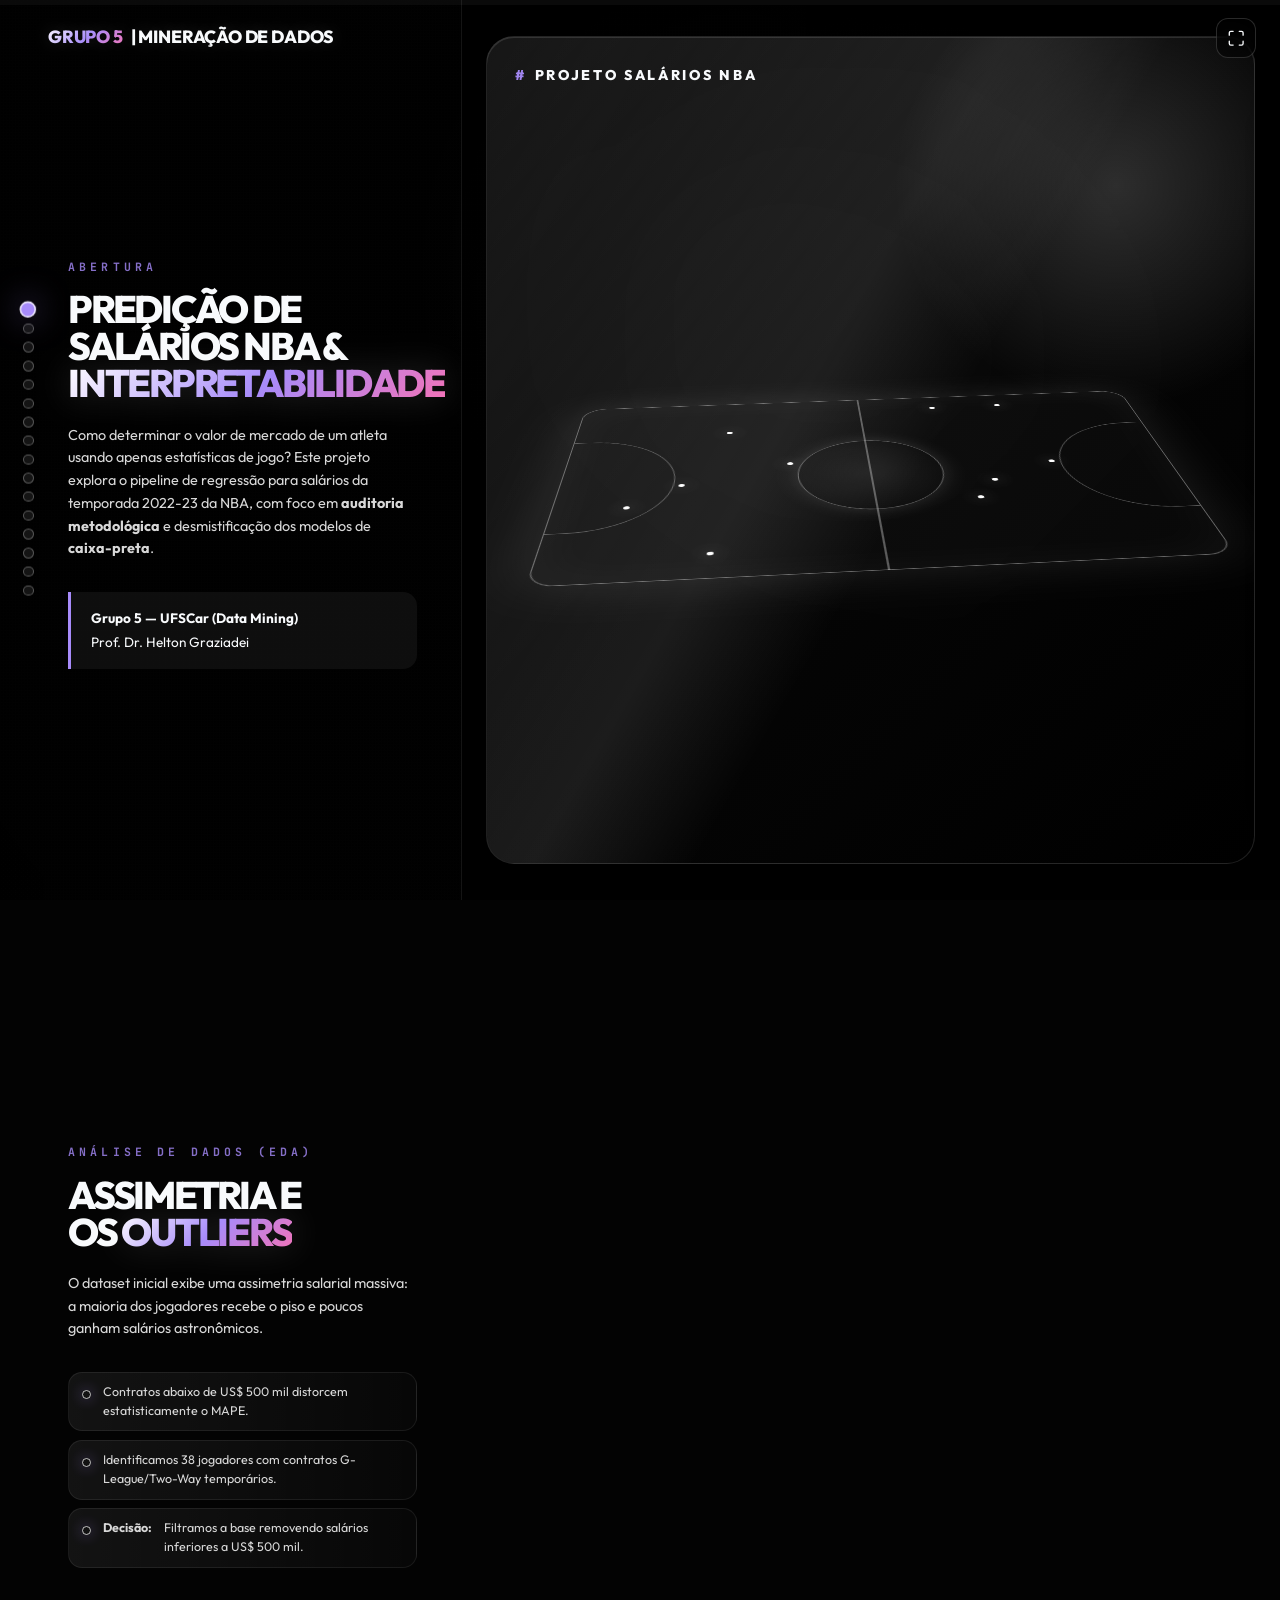
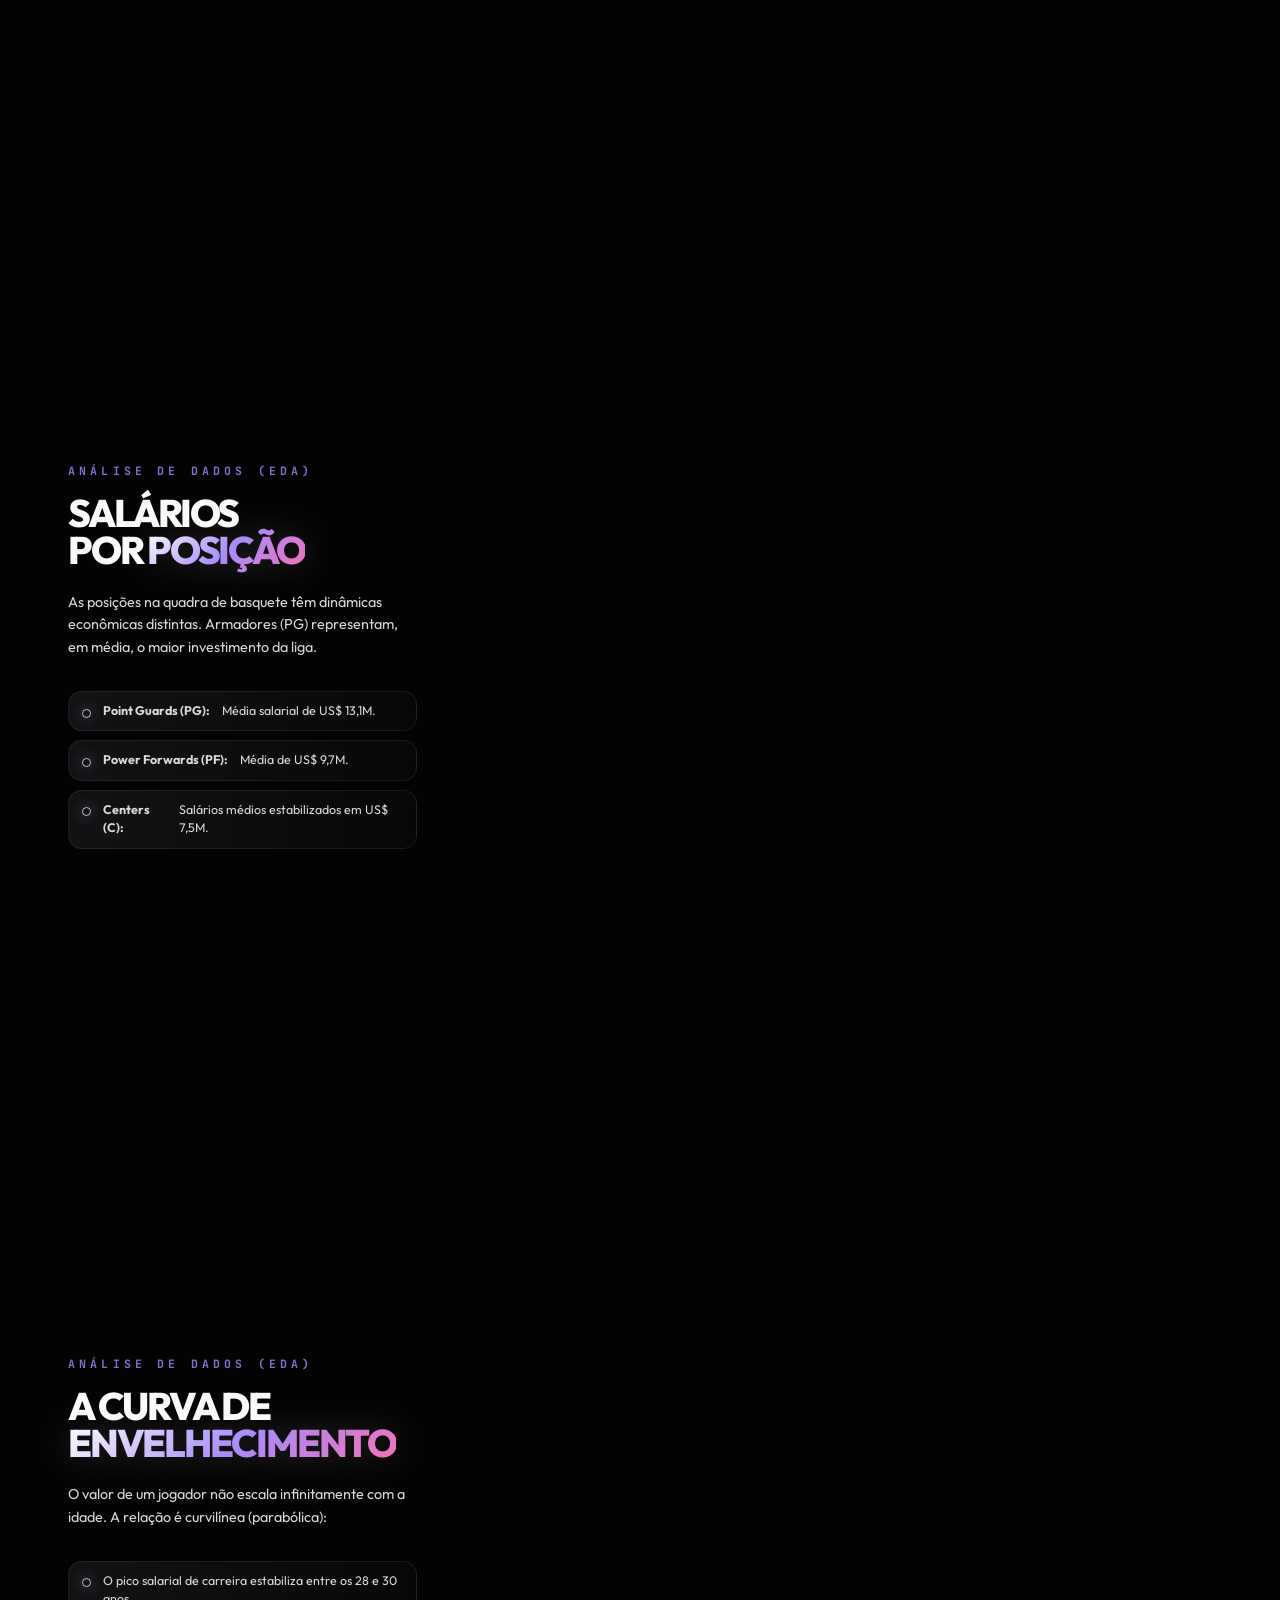
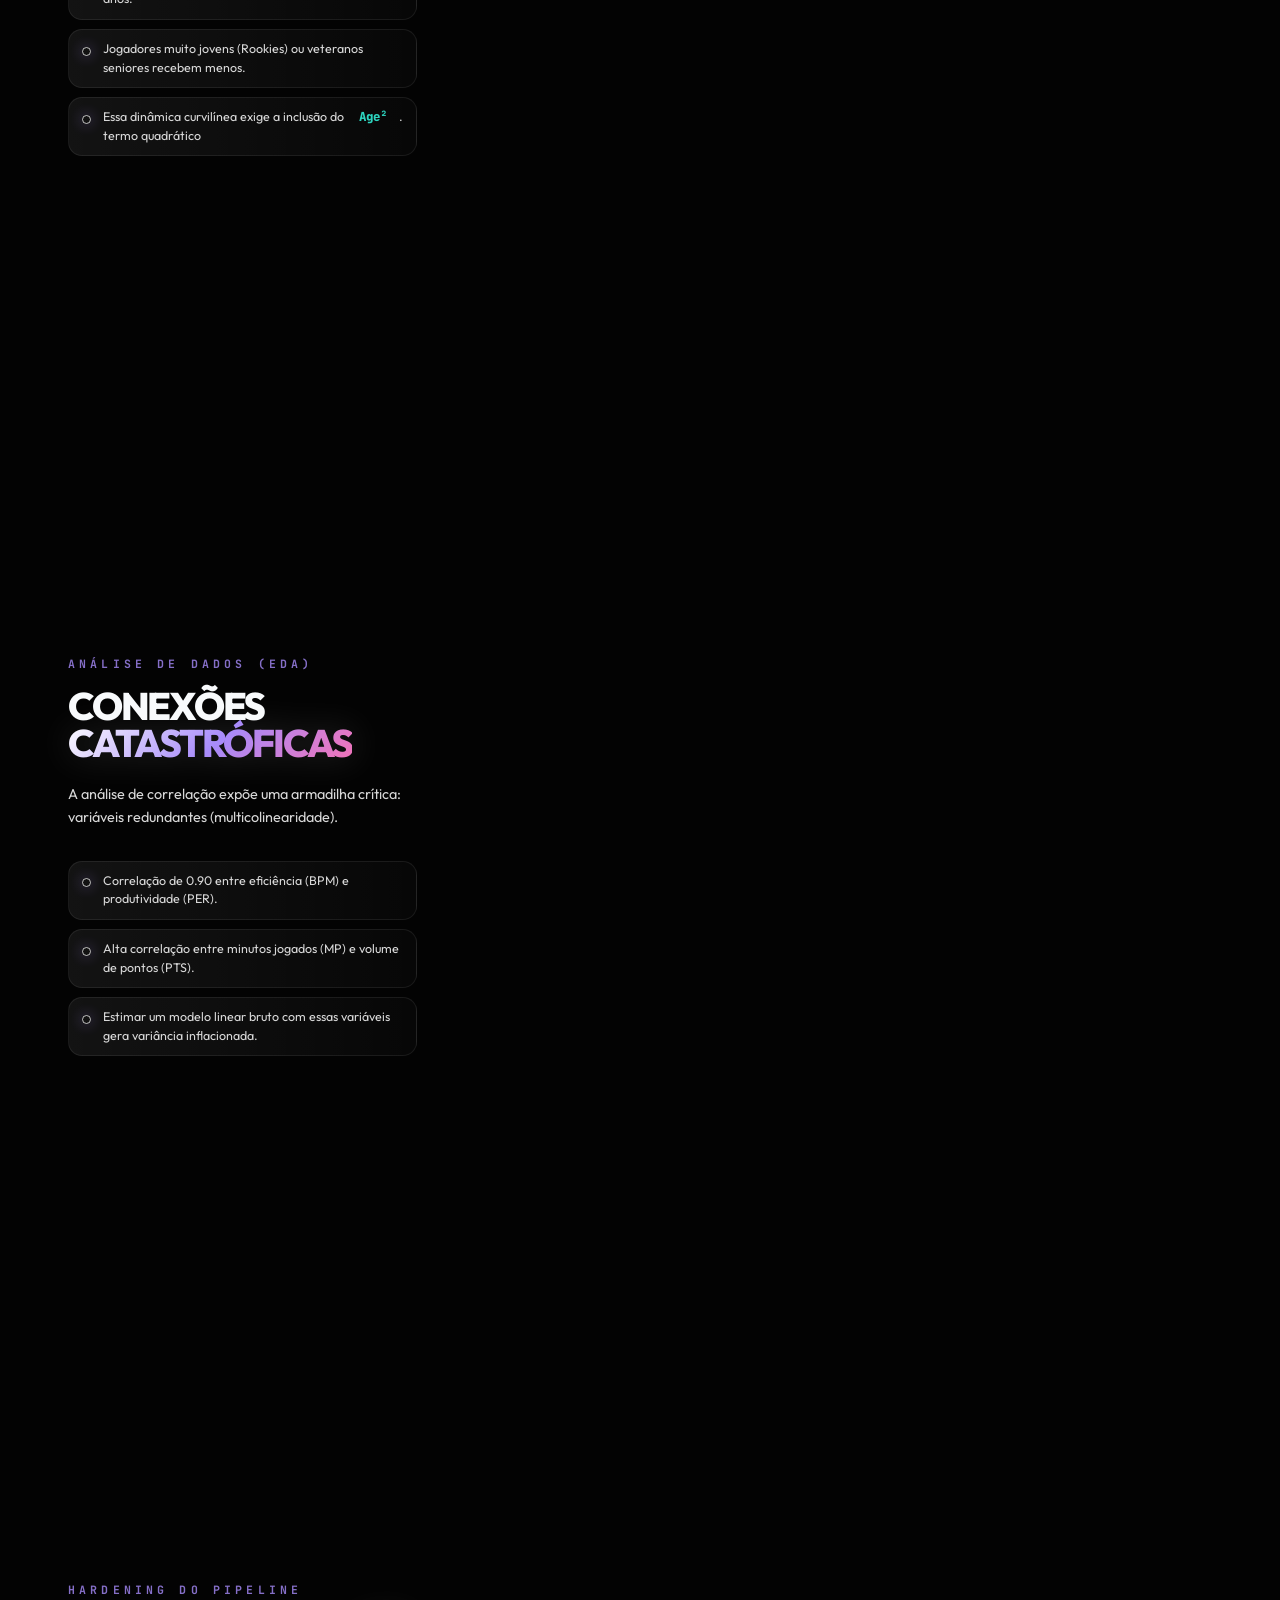
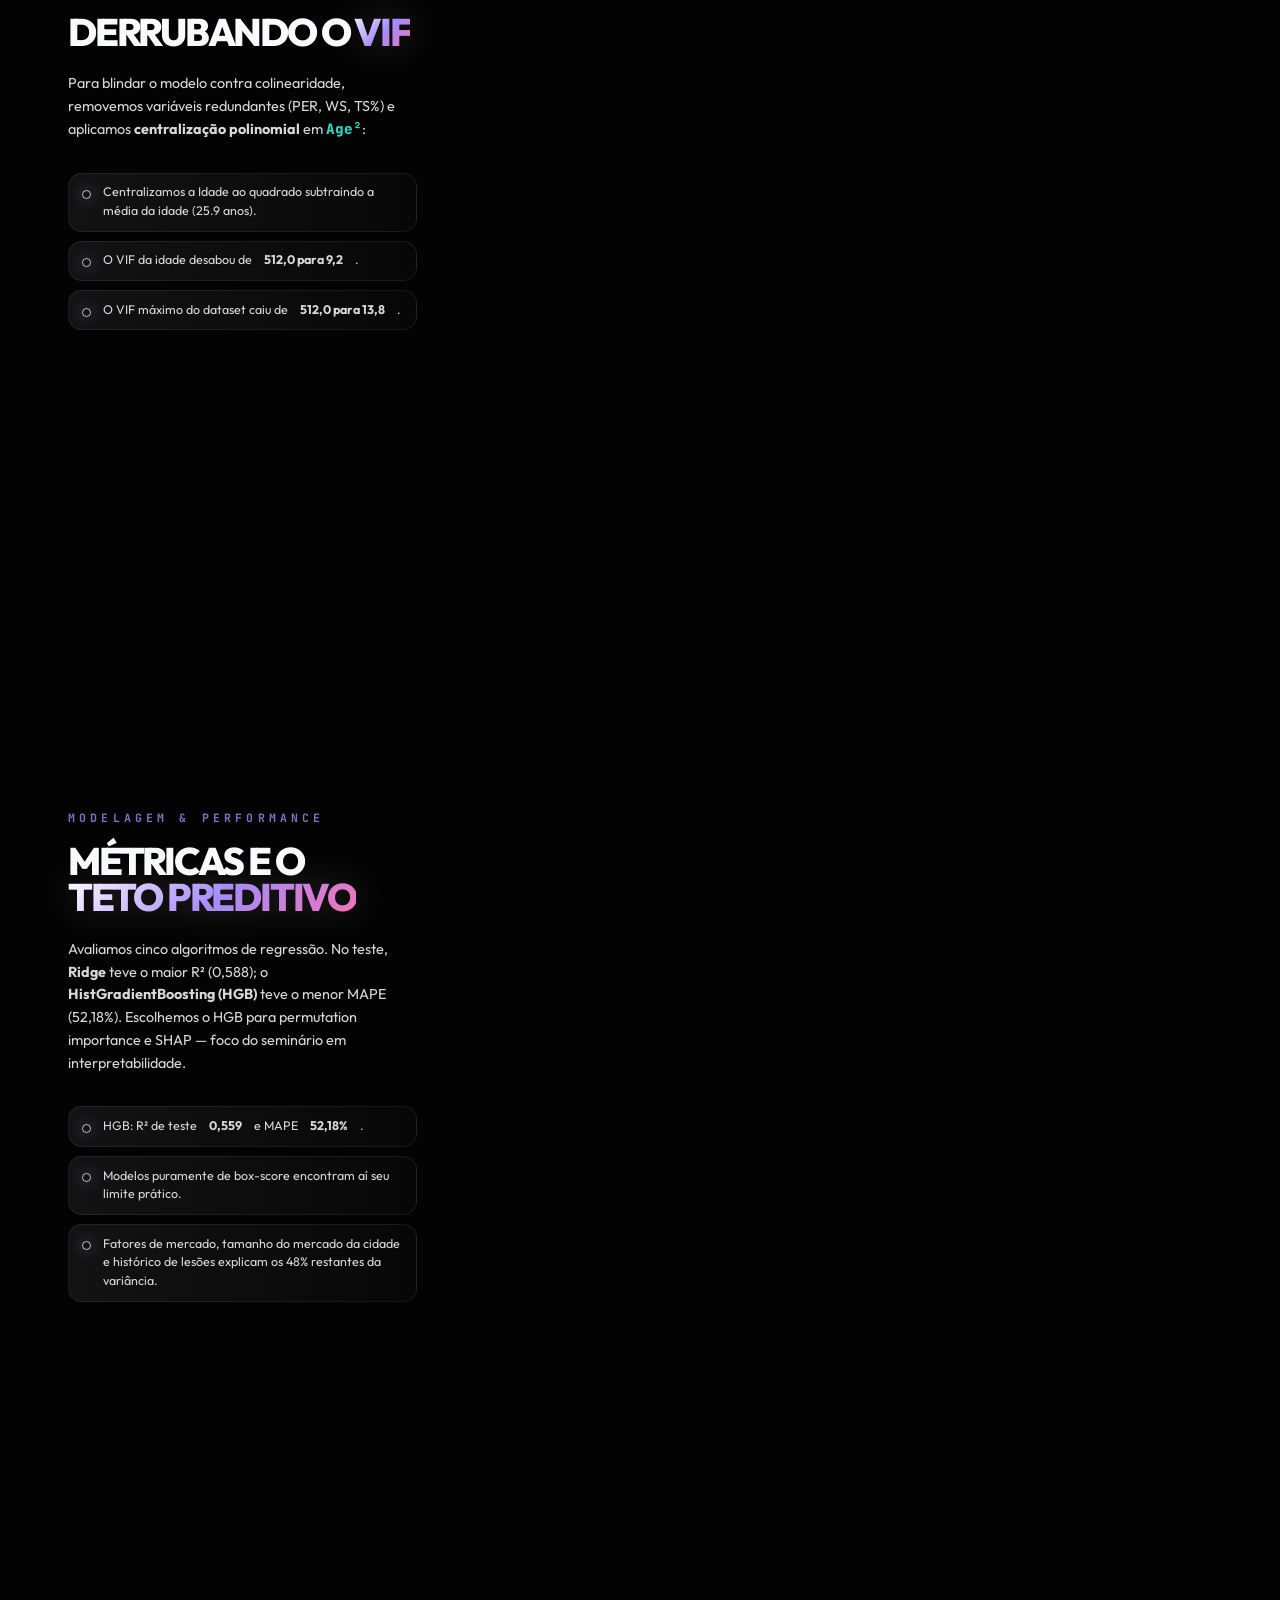
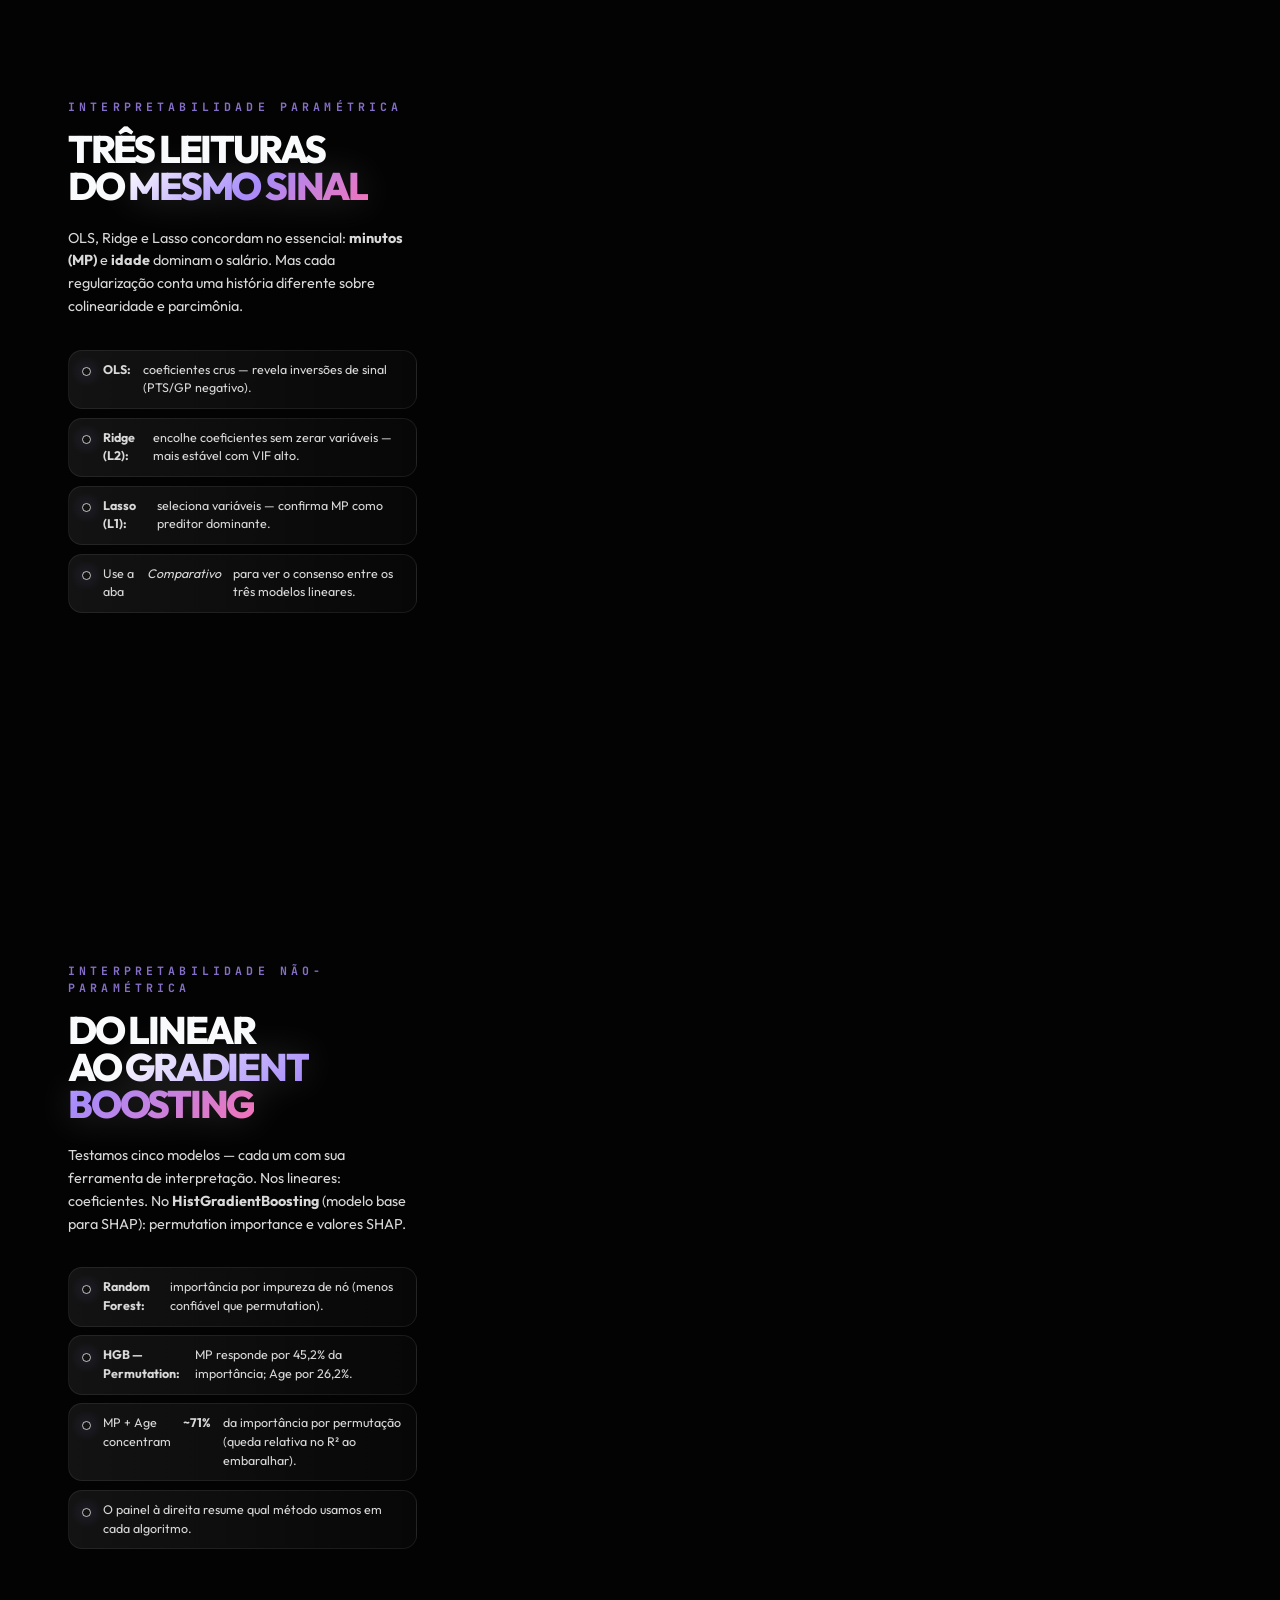
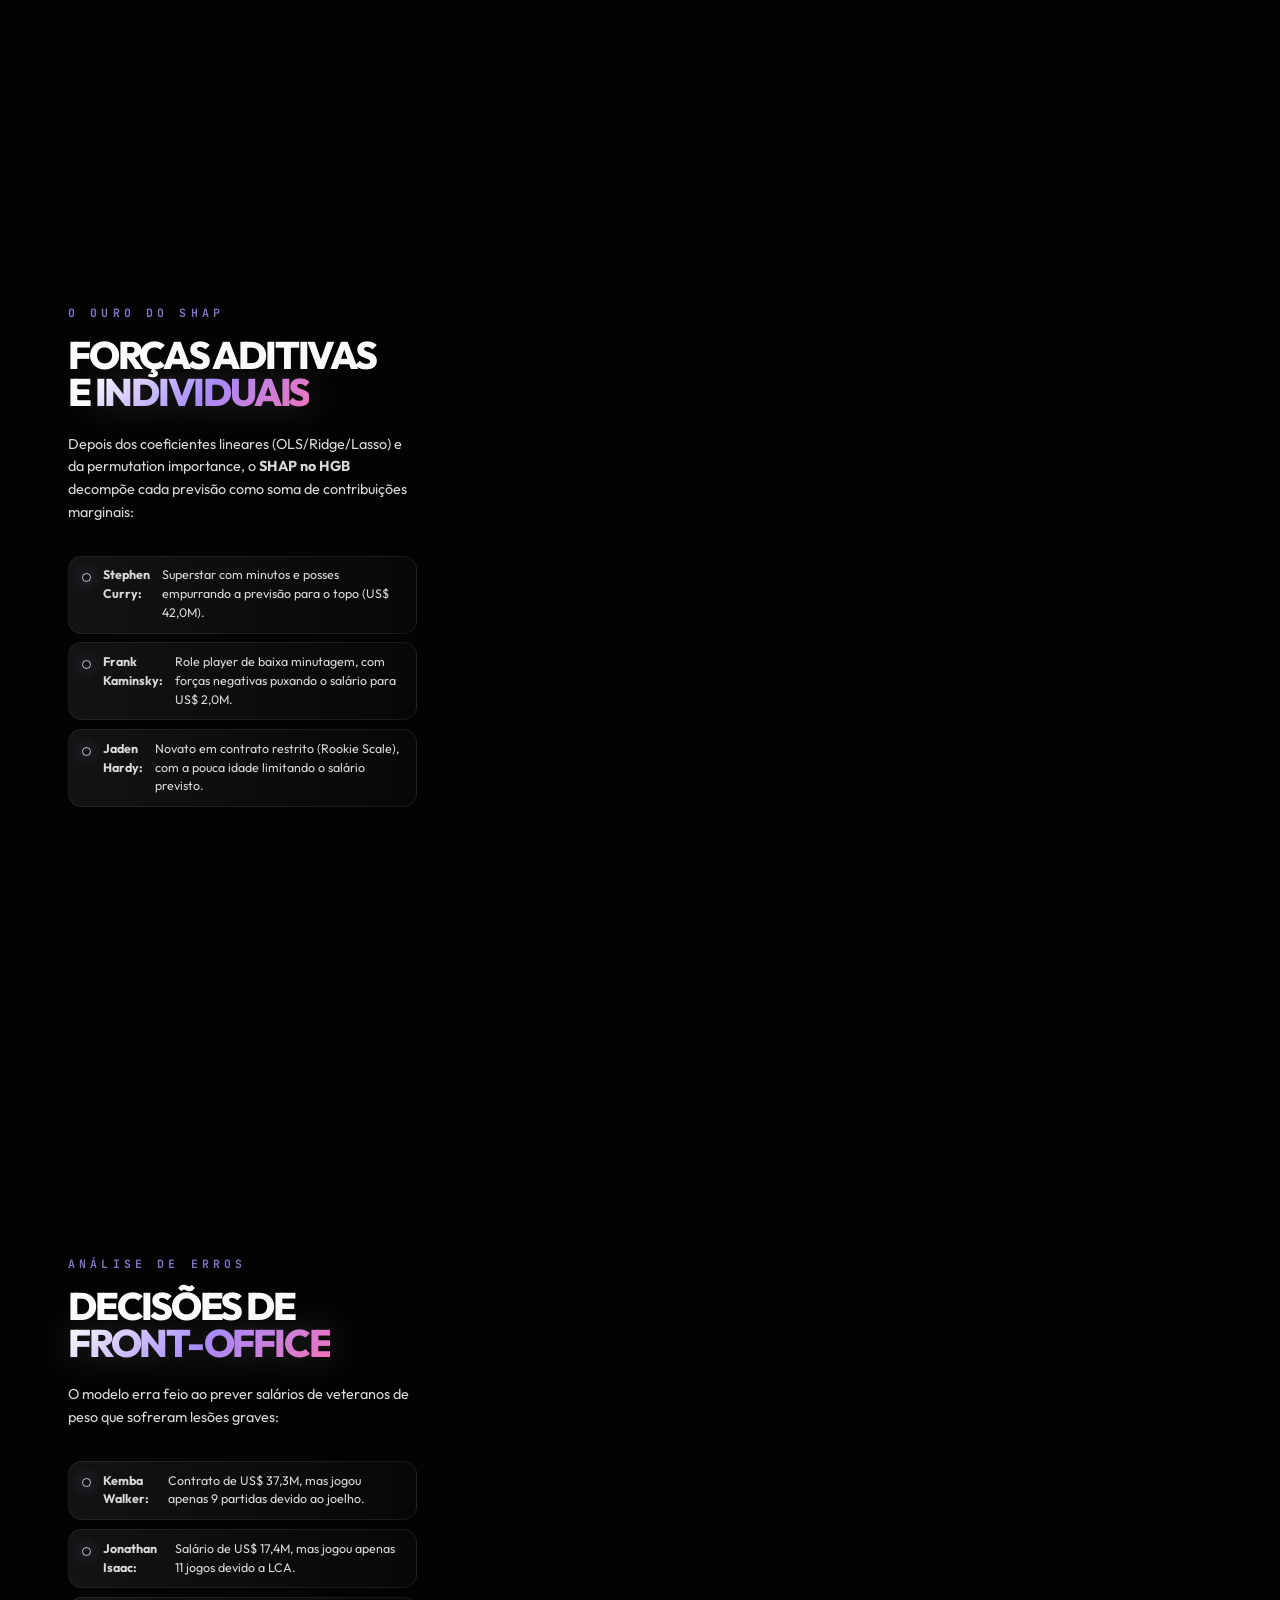
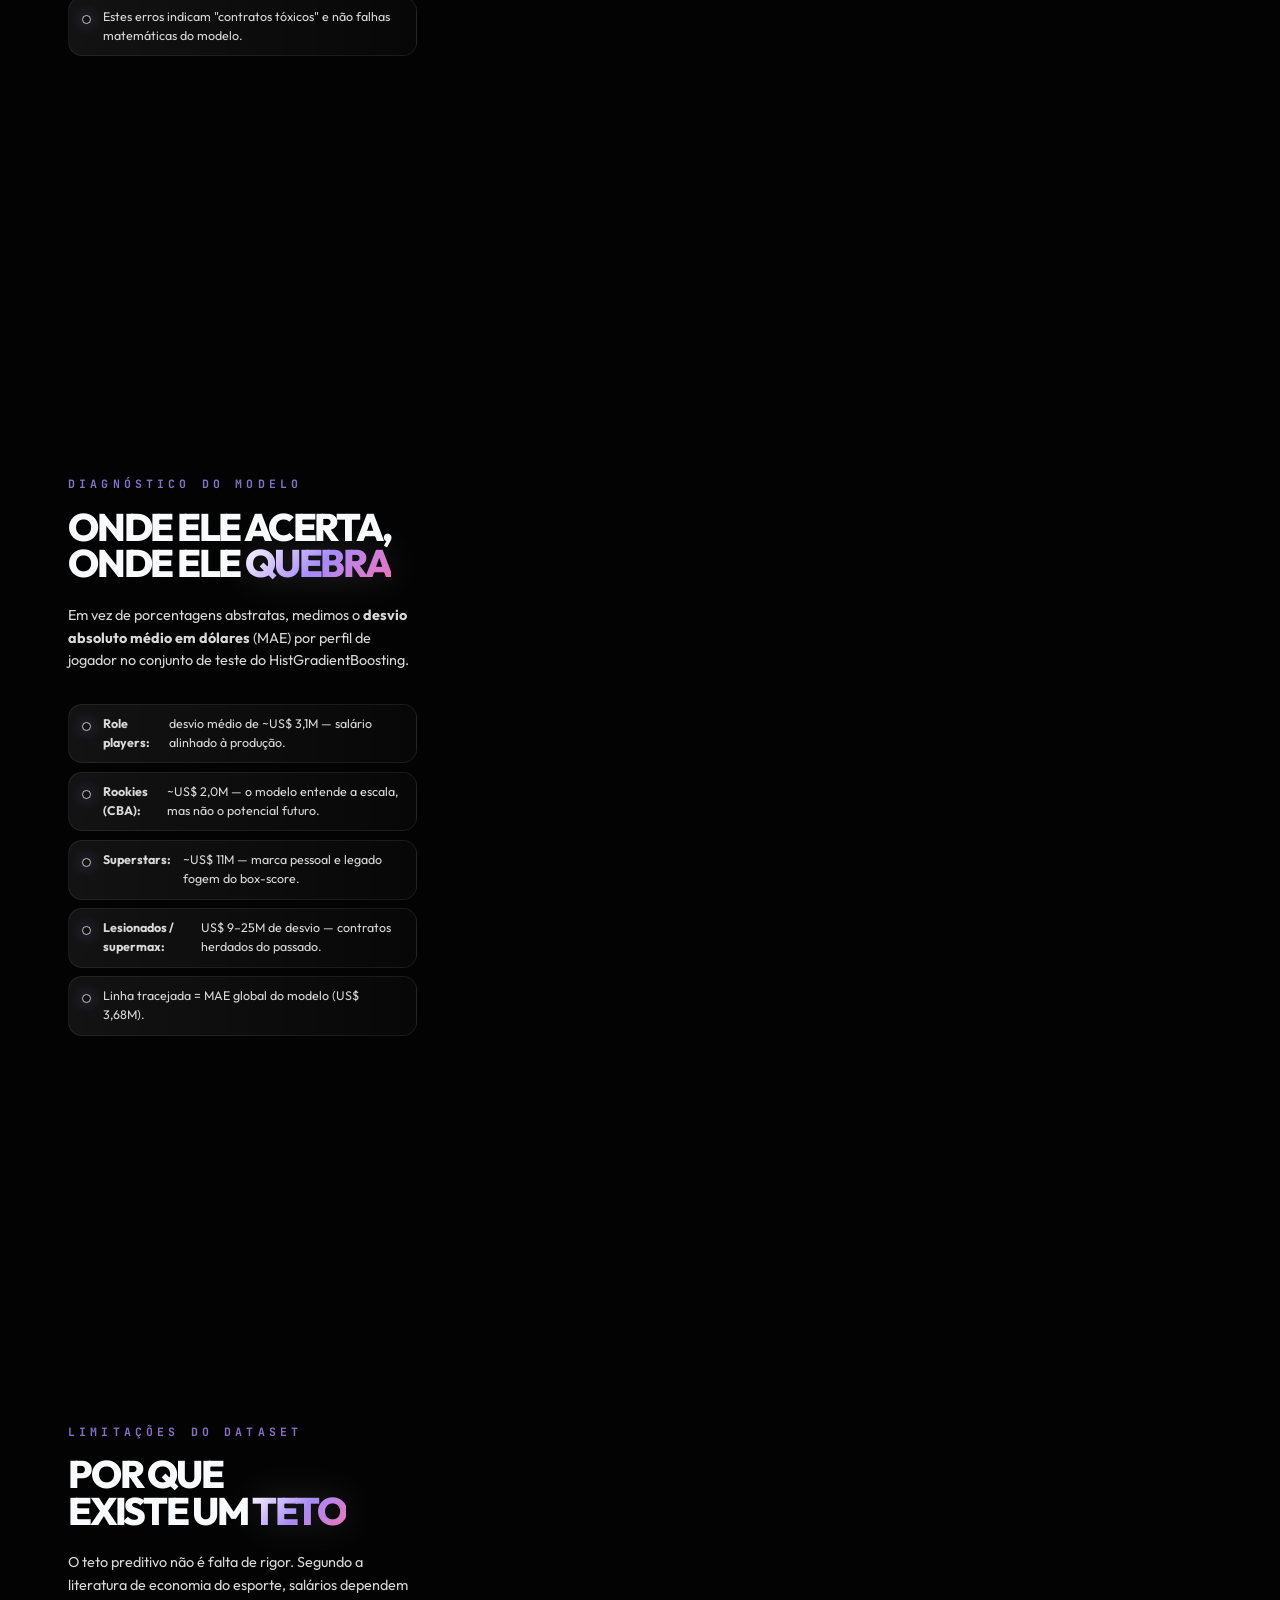
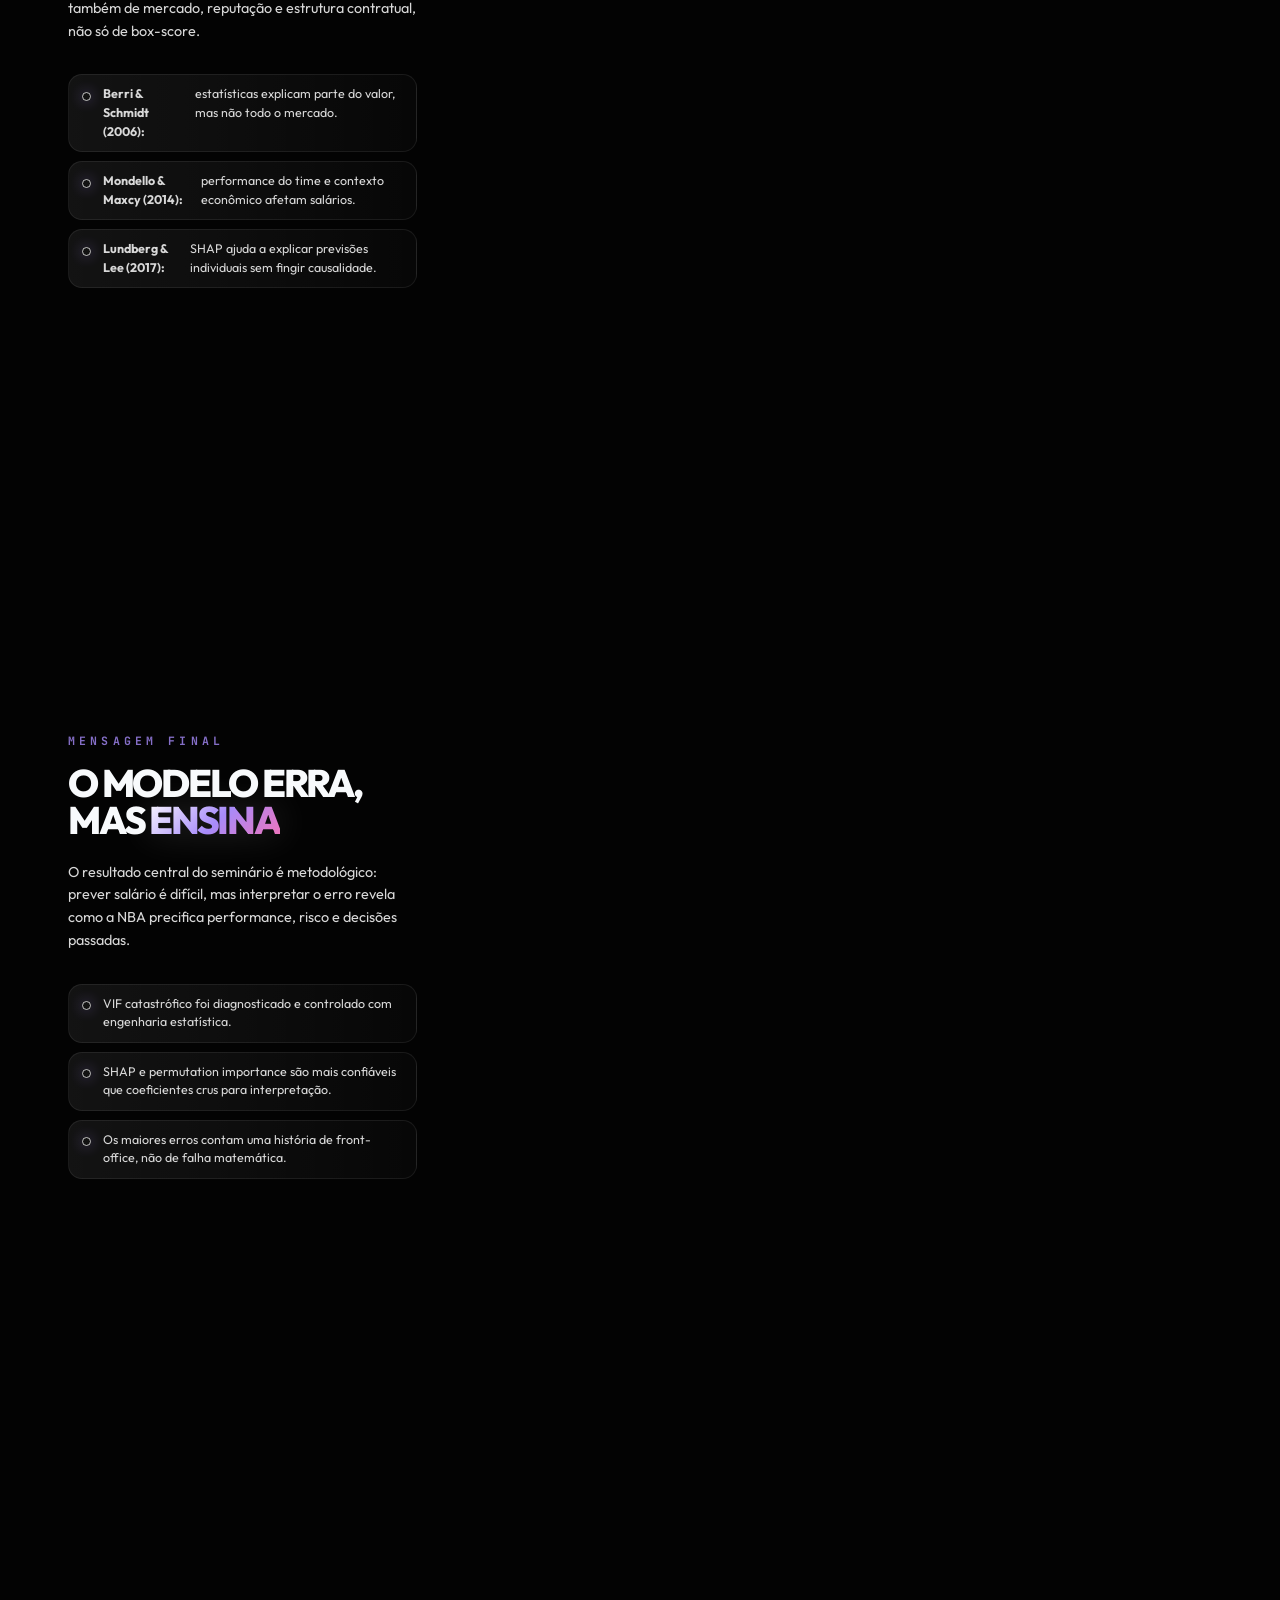
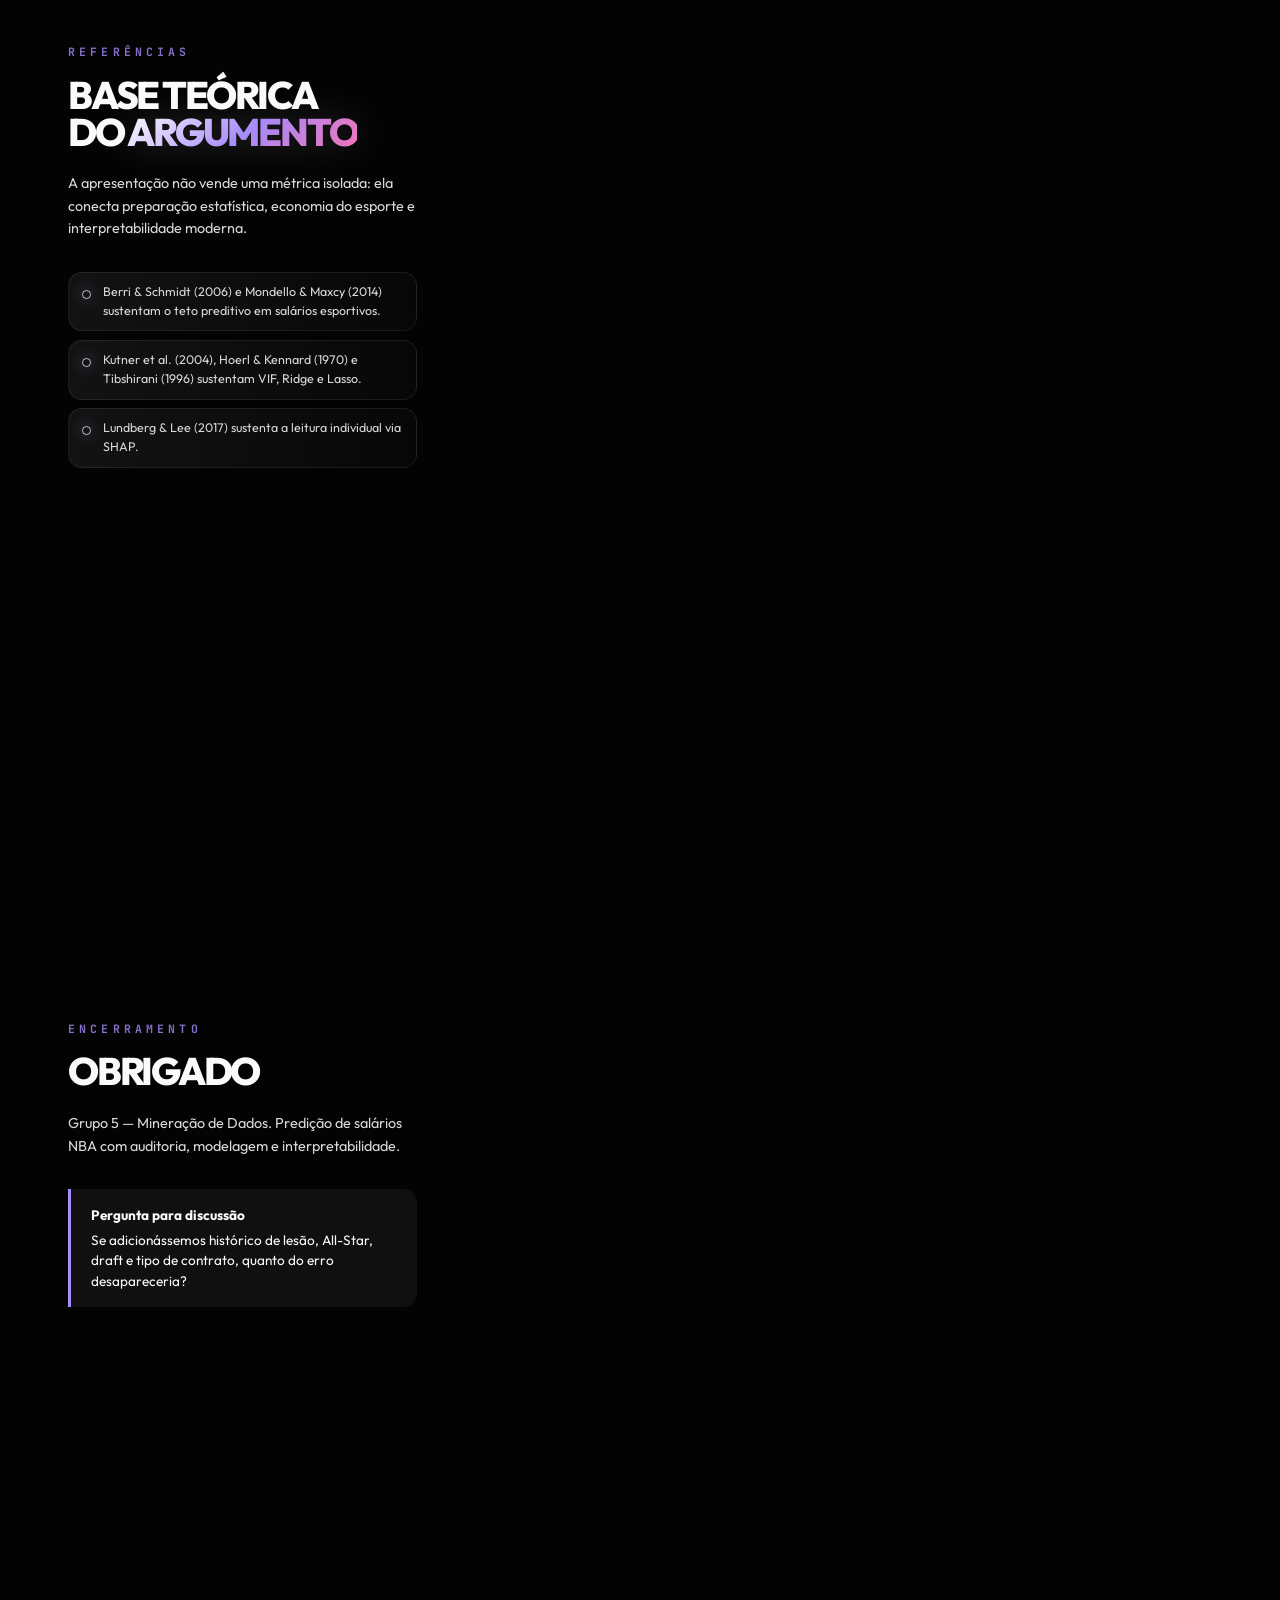
==== commit e8d3533d: "feat: fecha entrega regressão NBA com pipeline e apresentação alinhados Sincroniza métricas, VIF, SH" ====
--- a/apresentacao/source.html
+++ b/apresentacao/source.html
@@ -127,8 +127,8 @@
                 </p>
                 <ul class="step-list">
                     <li>Centralizamos a Idade ao quadrado subtraindo a média da idade (25.9 anos).</li>
-                    <li>O VIF da idade desabou de <strong>246,0 para 9,2</strong>.</li>
-                    <li>O VIF máximo do dataset caiu de <strong>419,0 para 13,8</strong>.</li>
+                    <li>O VIF da idade desabou de <strong>512,0 para 9,2</strong>.</li>
+                    <li>O VIF máximo do dataset caiu de <strong>512,0 para 13,8</strong>.</li>
                 </ul>
             </section>
 
@@ -137,10 +137,10 @@
                 <div class="step-label">Modelagem & Performance</div>
                 <h2 class="step-title">Métricas e o <span>Teto Preditivo</span></h2>
                 <p class="step-desc">
-                    Avaliamos cinco algoritmos de regressão. O modelo <strong>HistGradientBoosting (HGB)</strong> obteve o melhor equilíbrio de teste:
-                </p>
-                <ul class="step-list">
-                    <li>R² de teste estabilizado em <strong>0,559</strong> e MAPE de <strong>52,18%</strong>.</li>
+                    Avaliamos cinco algoritmos de regressão. No teste, <strong>Ridge</strong> teve o maior R² (0,588); o <strong>HistGradientBoosting (HGB)</strong> teve o menor MAPE (52,18%). Escolhemos o HGB para permutation importance e SHAP — foco do seminário em interpretabilidade.
+                </p>
+                <ul class="step-list">
+                    <li>HGB: R² de teste <strong>0,559</strong> e MAPE <strong>52,18%</strong>.</li>
                     <li>Modelos puramente de box-score encontram aí seu limite prático.</li>
                     <li>Fatores de mercado, tamanho do mercado da cidade e histórico de lesões explicam os 48% restantes da variância.</li>
                 </ul>
@@ -166,12 +166,12 @@
                 <div class="step-label">Interpretabilidade Não-Paramétrica</div>
                 <h2 class="step-title">Do Linear ao <span>Gradient Boosting</span></h2>
                 <p class="step-desc">
-                    Testamos cinco modelos — cada um com sua ferramenta de interpretação. Nos lineares: coeficientes. No <strong>HistGradientBoosting</strong> (melhor performance): permutation importance e SHAP.
+                    Testamos cinco modelos — cada um com sua ferramenta de interpretação. Nos lineares: coeficientes. No <strong>HistGradientBoosting</strong> (modelo base para SHAP): permutation importance e valores SHAP.
                 </p>
                 <ul class="step-list">
                     <li><strong>Random Forest:</strong> importância por impureza de nó (menos confiável que permutation).</li>
                     <li><strong>HGB — Permutation:</strong> MP responde por 45,2% da importância; Age por 26,2%.</li>
-                    <li>MP + Age explicam <strong>~71%</strong> da variabilidade salarial no melhor modelo.</li>
+                    <li>MP + Age concentram <strong>~71%</strong> da importância por permutação (queda relativa no R² ao embaralhar).</li>
                     <li>O painel à direita resume qual método usamos em cada algoritmo.</li>
                 </ul>
             </section>
@@ -212,10 +212,10 @@
                     Em vez de porcentagens abstratas, medimos o <strong>desvio absoluto médio em dólares</strong> (MAE) por perfil de jogador no conjunto de teste do HistGradientBoosting.
                 </p>
                 <ul class="step-list">
-                    <li><strong>Role players:</strong> desvio médio de ~US$ 1,2M — salário alinhado à produção.</li>
-                    <li><strong>Rookies (CBA):</strong> ~US$ 1,4M — o modelo entende a escala, mas não o potencial futuro.</li>
-                    <li><strong>Superstars:</strong> ~US$ 5,8M — marca pessoal e legado fogem do box-score.</li>
-                    <li><strong>Lesionados / supermax:</strong> US$ 11–15M de desvio — contratos herdados do passado.</li>
+                    <li><strong>Role players:</strong> desvio médio de ~US$ 3,1M — salário alinhado à produção.</li>
+                    <li><strong>Rookies (CBA):</strong> ~US$ 2,0M — o modelo entende a escala, mas não o potencial futuro.</li>
+                    <li><strong>Superstars:</strong> ~US$ 11M — marca pessoal e legado fogem do box-score.</li>
+                    <li><strong>Lesionados / supermax:</strong> US$ 9–25M de desvio — contratos herdados do passado.</li>
                     <li>Linha tracejada = MAE global do modelo (US$ 3,68M).</li>
                 </ul>
             </section>
@@ -396,7 +396,7 @@
                 <div class="visual-panel" data-panel="8">
                     <div class="panel-title"><span>#</span> MAPA DE INTERPRETABILIDADE · PERMUTATION (HGB)</div>
                     <div class="interpret-strip" id="interpretStrip"></div>
-                    <div class="chart-note">Permutation importance no HistGradientBoosting (melhor modelo). Passe o mouse para ler a queda no R².</div>
+                    <div class="chart-note">Permutation importance no HistGradientBoosting (modelo usado para SHAP). Passe o mouse para ler a queda no R².</div>
                     <div style="flex: 1; position: relative;">
                         <svg class="svg-canvas" id="permutationSvg"></svg>
                     </div>
@@ -454,7 +454,7 @@
                     <div class="finale-grid">
                         <div class="finale-card">
                             <div class="finale-kicker">Rigor</div>
-                            <div class="finale-value">VIF 419 → 13,8</div>
+                            <div class="finale-value">VIF 512 → 13,8</div>
                             <p>Auditoria, remoção de redundâncias e centralização polinomial.</p>
                         </div>
                         <div class="finale-card">
